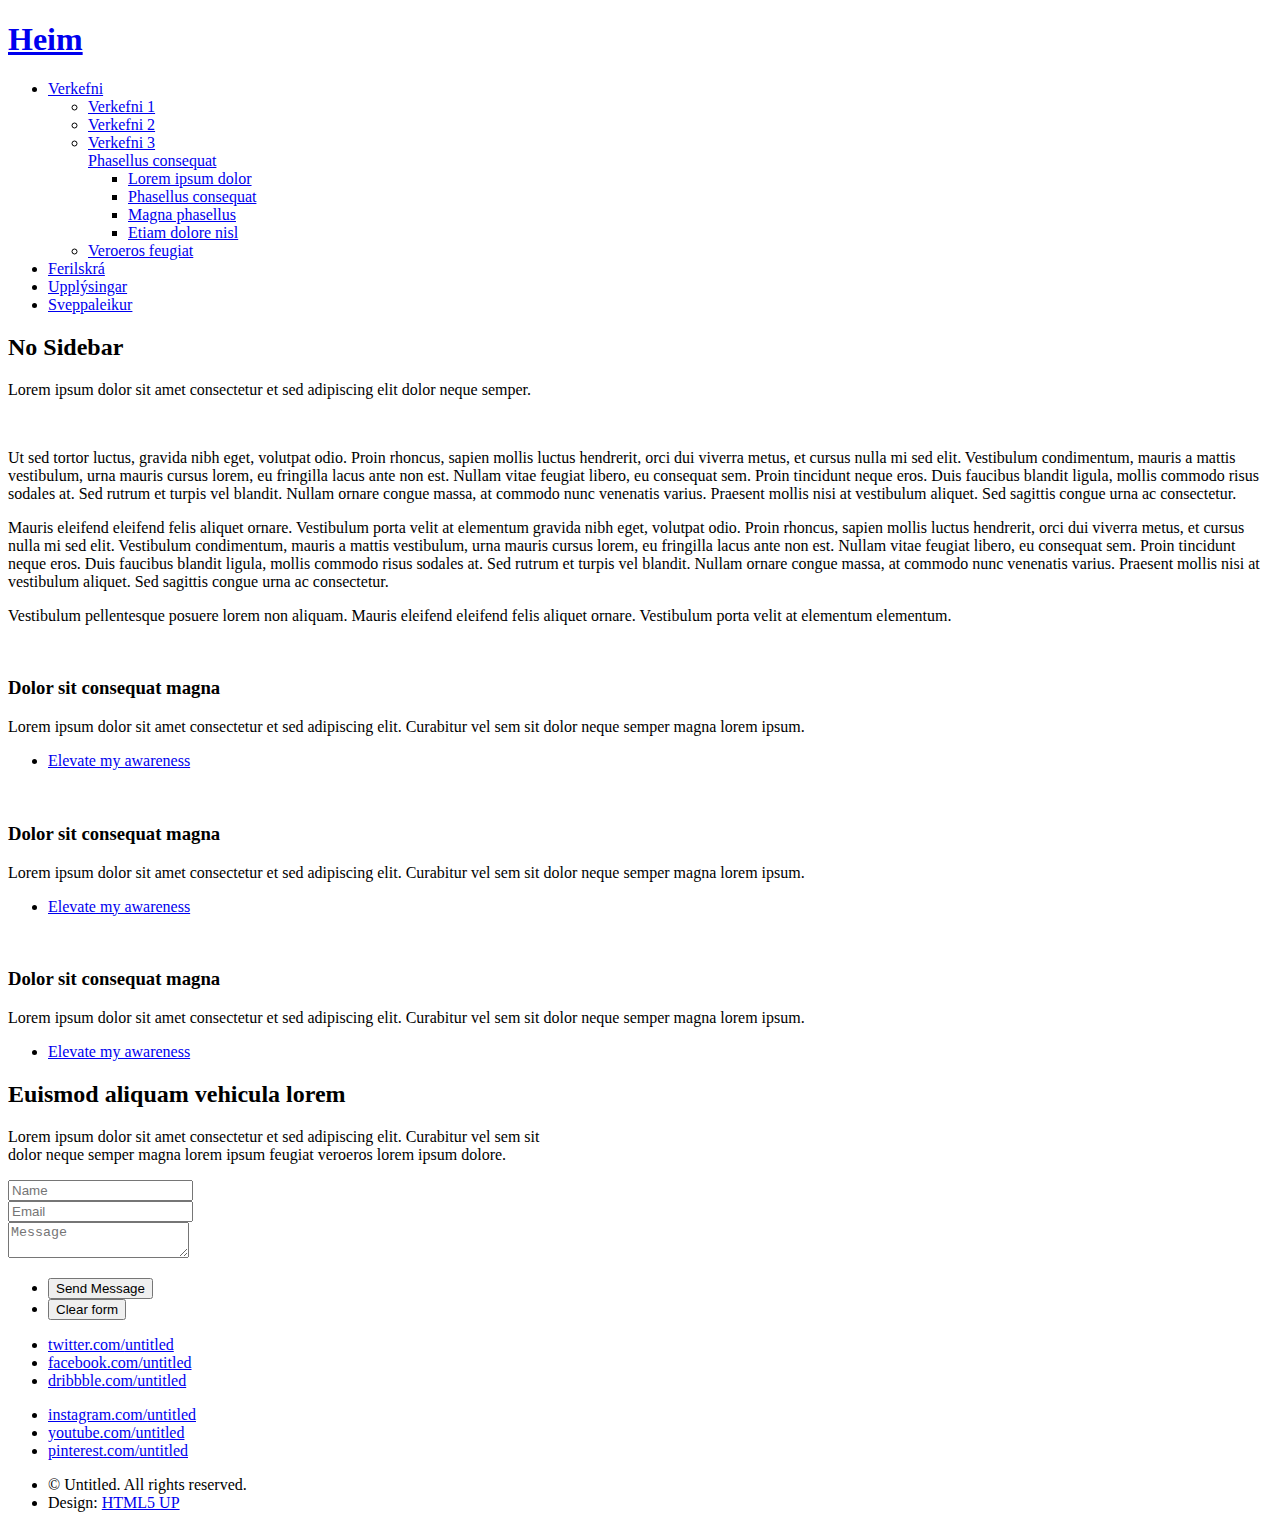
==== Ferilskra.html @ ecc5d3e2 "Add files via upload" ====
<!DOCTYPE HTML>
<!--
	Telephasic by HTML5 UP
	html5up.net | @ajlkn
	Free for personal and commercial use under the CCA 3.0 license (html5up.net/license)
-->
<html>
	<head>
		<title>Telephasic by HTML5 UP</title>
		<meta charset="utf-8" />
		<meta name="viewport" content="width=device-width, initial-scale=1, user-scalable=no" />
		<link rel="stylesheet" href="assets/css/main.css" />
	</head>
	<body class="no-sidebar is-preload">
		<div id="page-wrapper">

			<!-- Header -->
				<div id="header-wrapper">
					<div id="header" class="container">

						<!-- Logo -->
							<h1 id="logo"><a href="index.html">Heim</a></h1>

						<!-- Nav -->
							<nav id="nav">
								<ul>
									<li>
										<a href="#">Verkefni</a>
										<ul>
											<li><a href="Verkefni1.html">Verkefni 1</a></li>
											<li><a href="Verkefni2.html">Verkefni 2</a></li>
											<li><a href="Verkefni3.html">Verkefni 3</a></li>
												<a href="#">Phasellus consequat</a>
												<ul>
													<li><a href="#">Lorem ipsum dolor</a></li>
													<li><a href="#">Phasellus consequat</a></li>
													<li><a href="#">Magna phasellus</a></li>
													<li><a href="#">Etiam dolore nisl</a></li>
												</ul>
											</li>
											<li><a href="#">Veroeros feugiat</a></li>
										</ul>
									</li>
									<li><a href="Ferilskra.html">Ferilskrá</a></li>
									<li class="break"><a href="Upplysingar.html">Upplýsingar</a></li>
									<li><a href="Kukur.html">Sveppaleikur</a></li>
								</ul>
							</nav>

					</div>
				</div>

			<!-- Main -->
				<div class="wrapper">
					<div class="container" id="main">

						<!-- Content -->
							<article id="content">
								<header>
									<h2>No Sidebar</h2>
									<p>Lorem ipsum dolor sit amet consectetur et sed adipiscing elit
									dolor neque semper.</p>
								</header>
								<a href="#" class="image featured"><img src="images/CV.jpg" alt="" /></a>
								<p>Ut sed tortor luctus, gravida nibh eget, volutpat odio. Proin rhoncus, sapien
								mollis luctus hendrerit, orci dui viverra metus, et cursus nulla mi sed elit. Vestibulum
								condimentum, mauris a mattis vestibulum, urna mauris cursus lorem, eu fringilla lacus
								ante non est. Nullam vitae feugiat libero, eu consequat sem. Proin tincidunt neque
								eros. Duis faucibus blandit ligula, mollis commodo risus sodales at. Sed rutrum et
								turpis vel blandit. Nullam ornare congue massa, at commodo nunc venenatis varius.
								Praesent mollis nisi at vestibulum aliquet. Sed sagittis congue urna ac consectetur.</p>
								<p>Mauris eleifend eleifend felis aliquet ornare. Vestibulum porta velit at elementum
								gravida nibh eget, volutpat odio. Proin rhoncus, sapien
								mollis luctus hendrerit, orci dui viverra metus, et cursus nulla mi sed elit. Vestibulum
								condimentum, mauris a mattis vestibulum, urna mauris cursus lorem, eu fringilla lacus
								ante non est. Nullam vitae feugiat libero, eu consequat sem. Proin tincidunt neque
								eros. Duis faucibus blandit ligula, mollis commodo risus sodales at. Sed rutrum et
								turpis vel blandit. Nullam ornare congue massa, at commodo nunc venenatis varius.
								Praesent mollis nisi at vestibulum aliquet. Sed sagittis congue urna ac consectetur.</p>
								<p>Vestibulum pellentesque posuere lorem non aliquam. Mauris eleifend eleifend
								felis aliquet ornare. Vestibulum porta velit at elementum elementum.</p>
							</article>

						<div class="row features">
							<section class="col-4 col-12-narrower feature">
								<div class="image-wrapper first">
									<a href="#" class="image featured"><img src="images/pic03.jpg" alt="" /></a>
								</div>
								<header>
									<h3>Dolor sit consequat magna</h3>
								</header>
								<p>Lorem ipsum dolor sit amet consectetur et sed adipiscing elit. Curabitur
								vel sem sit dolor neque semper magna lorem ipsum.</p>
								<ul class="actions">
									<li><a href="#" class="button">Elevate my awareness</a></li>
								</ul>
							</section>
							<section class="col-4 col-12-narrower feature">
								<div class="image-wrapper">
									<a href="#" class="image featured"><img src="images/pic04.jpg" alt="" /></a>
								</div>
								<header>
									<h3>Dolor sit consequat magna</h3>
								</header>
								<p>Lorem ipsum dolor sit amet consectetur et sed adipiscing elit. Curabitur
								vel sem sit dolor neque semper magna lorem ipsum.</p>
								<ul class="actions">
									<li><a href="#" class="button">Elevate my awareness</a></li>
								</ul>
							</section>
							<section class="col-4 col-12-narrower feature">
								<div class="image-wrapper">
									<a href="#" class="image featured"><img src="images/pic05.jpg" alt="" /></a>
								</div>
								<header>
									<h3>Dolor sit consequat magna</h3>
								</header>
								<p>Lorem ipsum dolor sit amet consectetur et sed adipiscing elit. Curabitur
								vel sem sit dolor neque semper magna lorem ipsum.</p>
								<ul class="actions">
									<li><a href="#" class="button">Elevate my awareness</a></li>
								</ul>
							</section>
						</div>
					</div>
				</div>

			<!-- Footer -->
				<div id="footer-wrapper">
					<div id="footer" class="container">
						<header class="major">
							<h2>Euismod aliquam vehicula lorem</h2>
							<p>Lorem ipsum dolor sit amet consectetur et sed adipiscing elit. Curabitur vel sem sit<br />
							dolor neque semper magna lorem ipsum feugiat veroeros lorem ipsum dolore.</p>
						</header>
						<div class="row">
							<section class="col-6 col-12-narrower">
								<form method="post" action="#">
									<div class="row gtr-50">
										<div class="col-6 col-12-mobile">
											<input name="name" placeholder="Name" type="text" />
										</div>
										<div class="col-6 col-12-mobile">
											<input name="email" placeholder="Email" type="text" />
										</div>
										<div class="col-12">
											<textarea name="message" placeholder="Message"></textarea>
										</div>
										<div class="col-12">
											<ul class="actions">
												<li><input type="submit" value="Send Message" /></li>
												<li><input type="reset" value="Clear form" /></li>
											</ul>
										</div>
									</div>
								</form>
							</section>
							<section class="col-6 col-12-narrower">
								<div class="row gtr-0">
									<ul class="divided icons col-6 col-12-mobile">
										<li class="icon brands fa-twitter"><a href="#"><span class="extra">twitter.com/</span>untitled</a></li>
										<li class="icon brands fa-facebook-f"><a href="#"><span class="extra">facebook.com/</span>untitled</a></li>
										<li class="icon brands fa-dribbble"><a href="#"><span class="extra">dribbble.com/</span>untitled</a></li>
									</ul>
									<ul class="divided icons col-6 col-12-mobile">
										<li class="icon brands fa-instagram"><a href="#"><span class="extra">instagram.com/</span>untitled</a></li>
										<li class="icon brands fa-youtube"><a href="#"><span class="extra">youtube.com/</span>untitled</a></li>
										<li class="icon brands fa-pinterest"><a href="#"><span class="extra">pinterest.com/</span>untitled</a></li>
									</ul>
								</div>
							</section>
						</div>
					</div>
					<div id="copyright" class="container">
						<ul class="menu">
							<li>&copy; Untitled. All rights reserved.</li><li>Design: <a href="http://html5up.net">HTML5 UP</a></li>
						</ul>
					</div>
				</div>

		</div>

		<!-- Scripts -->
			<script src="assets/js/jquery.min.js"></script>
			<script src="assets/js/jquery.dropotron.min.js"></script>
			<script src="assets/js/browser.min.js"></script>
			<script src="assets/js/breakpoints.min.js"></script>
			<script src="assets/js/util.js"></script>
			<script src="assets/js/main.js"></script>

	</body>
</html>
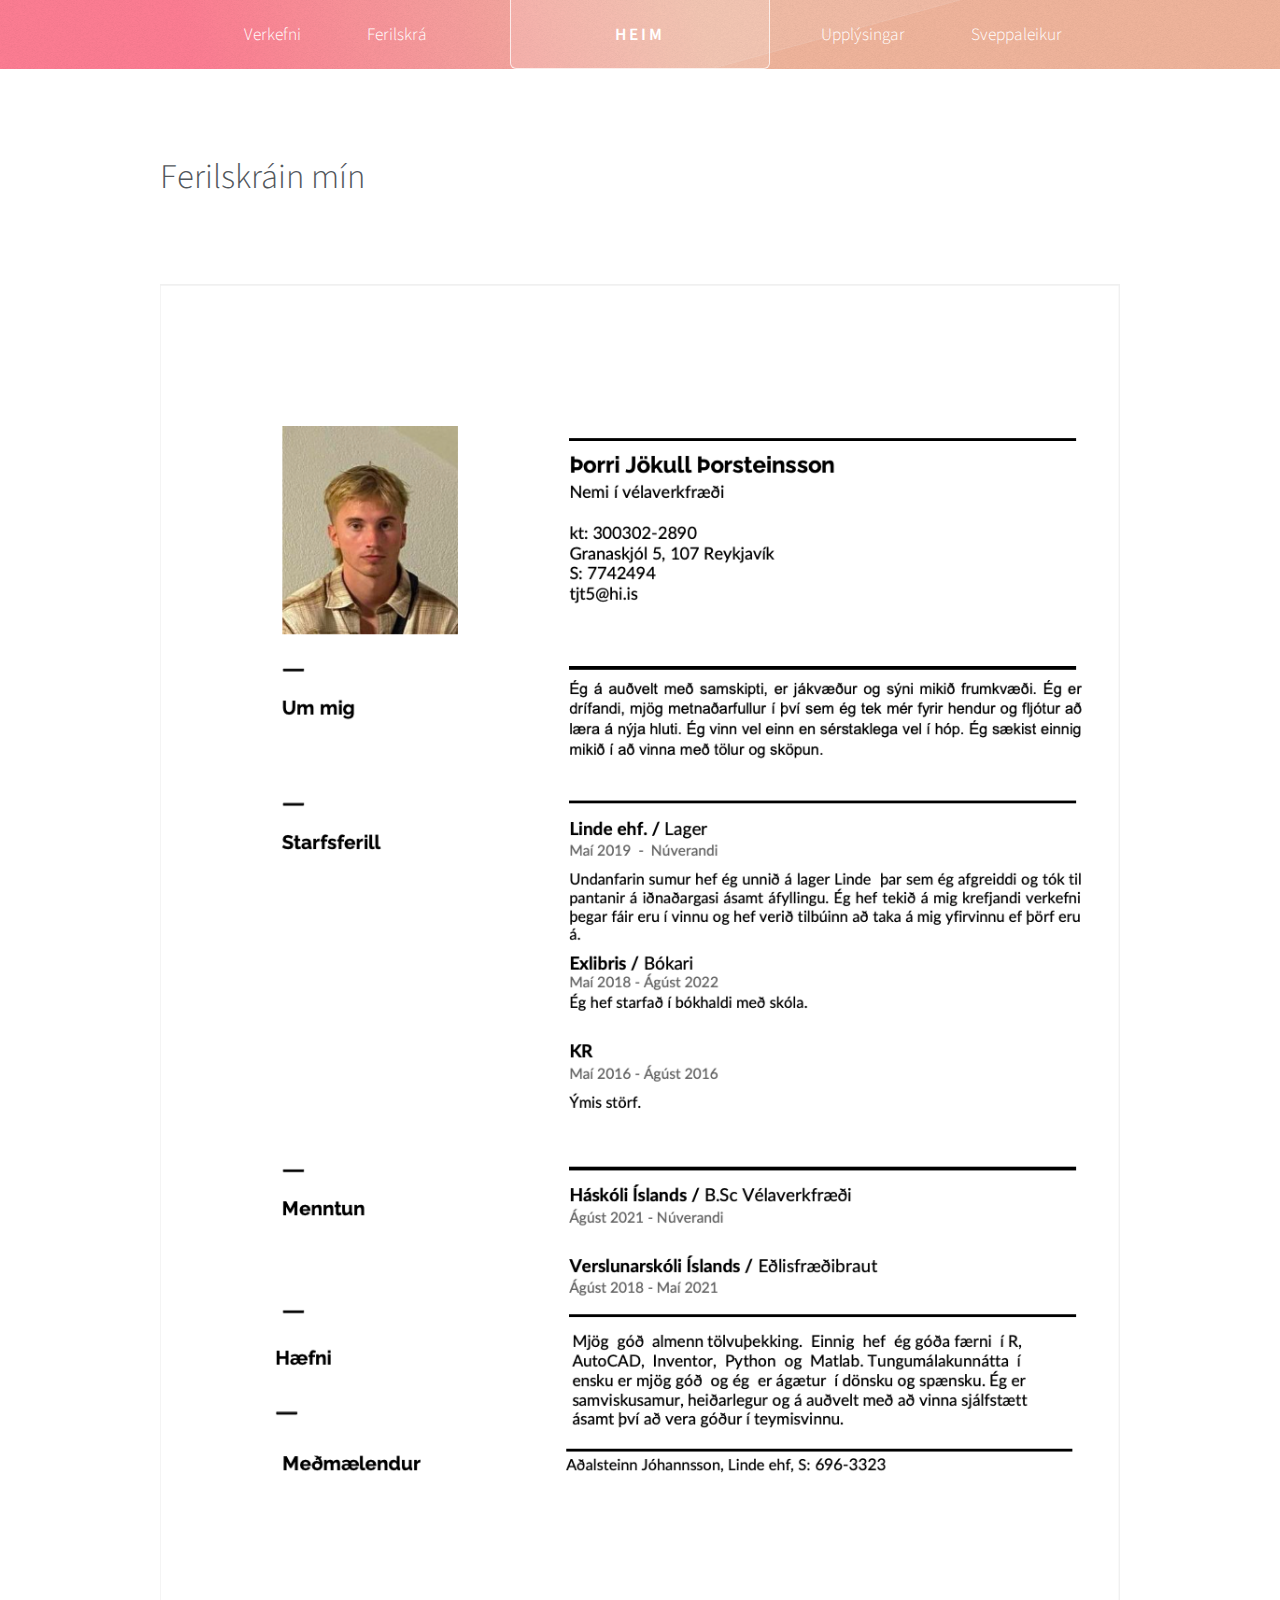
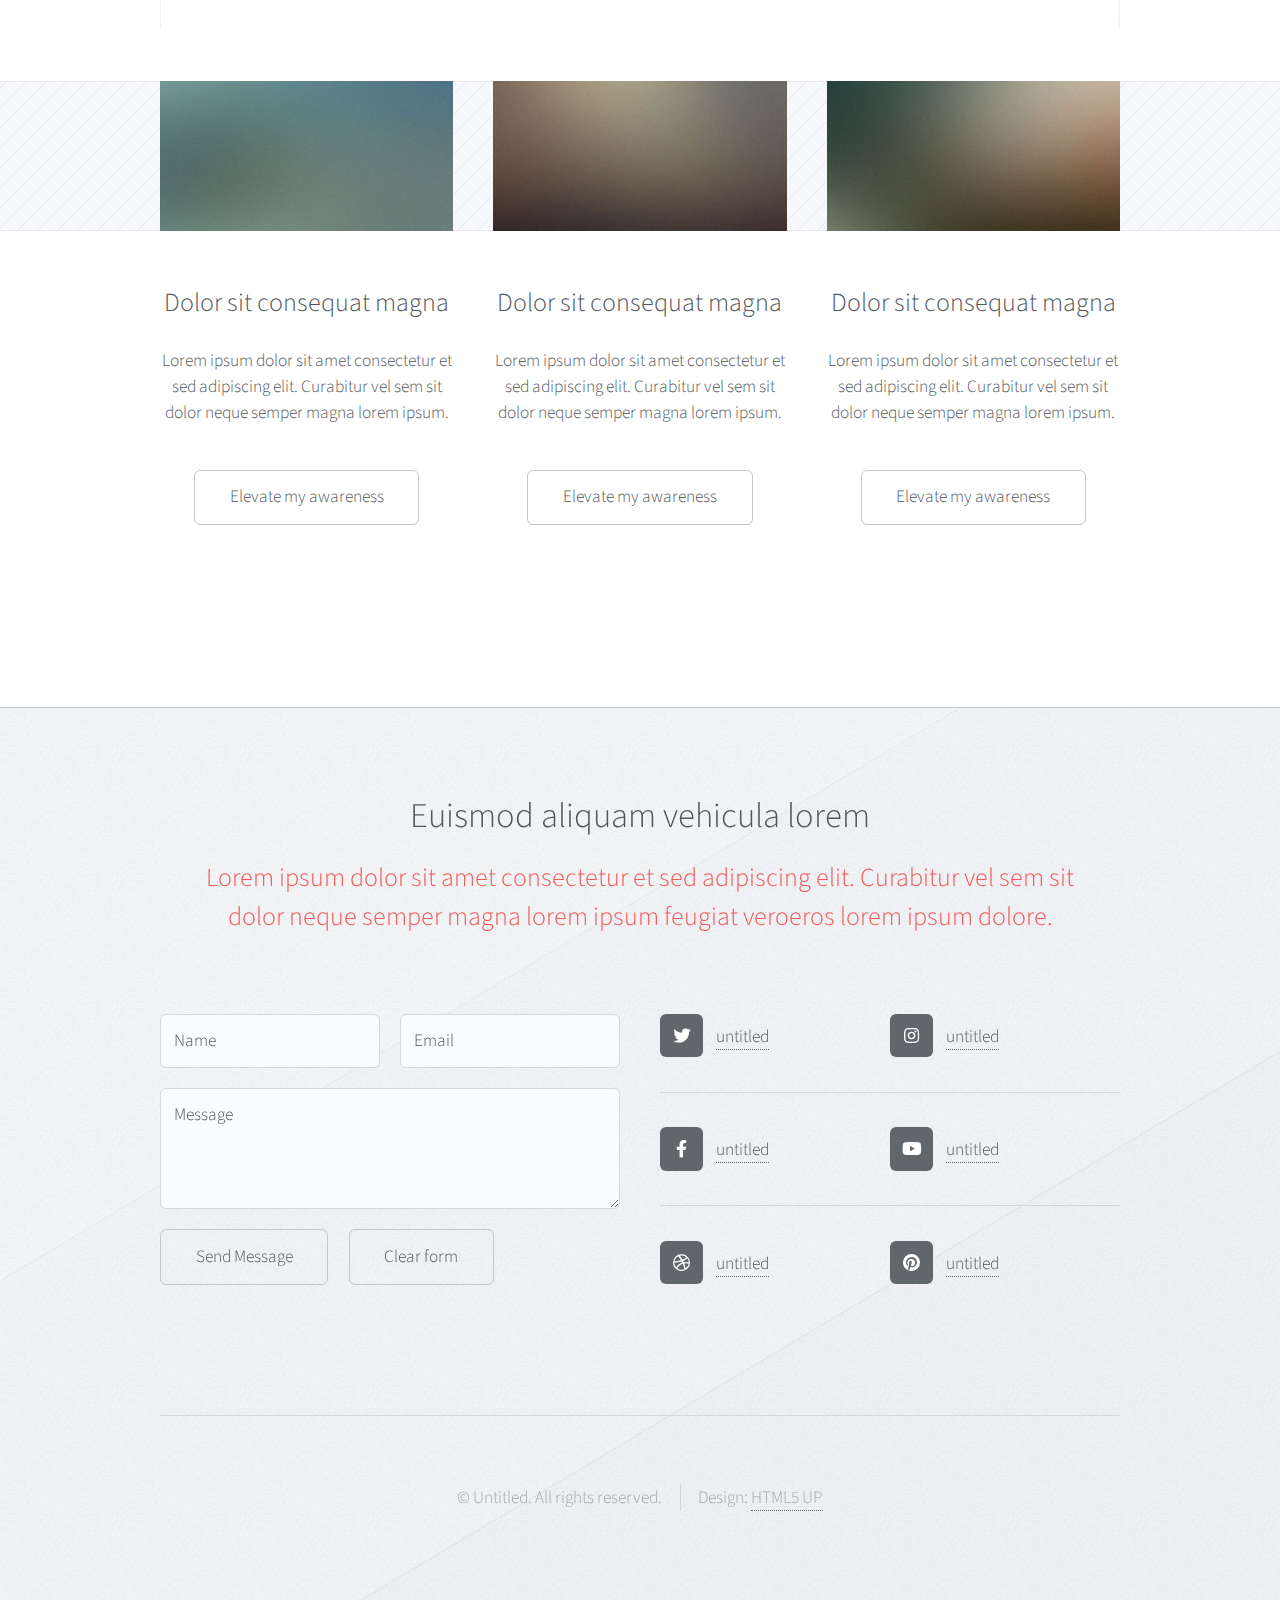
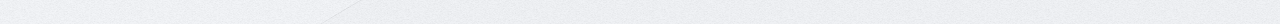
==== commit 366748cc: "blee" ====
--- a/Ferilskra.html
+++ b/Ferilskra.html
@@ -57,28 +57,12 @@
 						<!-- Content -->
 							<article id="content">
 								<header>
-									<h2>No Sidebar</h2>
-									<p>Lorem ipsum dolor sit amet consectetur et sed adipiscing elit
-									dolor neque semper.</p>
+									<h2>Ferilskráin mín</h2>
+									<p></p>
 								</header>
-								<a href="#" class="image featured"><img src="images/CV.jpg" alt="" /></a>
-								<p>Ut sed tortor luctus, gravida nibh eget, volutpat odio. Proin rhoncus, sapien
-								mollis luctus hendrerit, orci dui viverra metus, et cursus nulla mi sed elit. Vestibulum
-								condimentum, mauris a mattis vestibulum, urna mauris cursus lorem, eu fringilla lacus
-								ante non est. Nullam vitae feugiat libero, eu consequat sem. Proin tincidunt neque
-								eros. Duis faucibus blandit ligula, mollis commodo risus sodales at. Sed rutrum et
-								turpis vel blandit. Nullam ornare congue massa, at commodo nunc venenatis varius.
-								Praesent mollis nisi at vestibulum aliquet. Sed sagittis congue urna ac consectetur.</p>
-								<p>Mauris eleifend eleifend felis aliquet ornare. Vestibulum porta velit at elementum
-								gravida nibh eget, volutpat odio. Proin rhoncus, sapien
-								mollis luctus hendrerit, orci dui viverra metus, et cursus nulla mi sed elit. Vestibulum
-								condimentum, mauris a mattis vestibulum, urna mauris cursus lorem, eu fringilla lacus
-								ante non est. Nullam vitae feugiat libero, eu consequat sem. Proin tincidunt neque
-								eros. Duis faucibus blandit ligula, mollis commodo risus sodales at. Sed rutrum et
-								turpis vel blandit. Nullam ornare congue massa, at commodo nunc venenatis varius.
-								Praesent mollis nisi at vestibulum aliquet. Sed sagittis congue urna ac consectetur.</p>
-								<p>Vestibulum pellentesque posuere lorem non aliquam. Mauris eleifend eleifend
-								felis aliquet ornare. Vestibulum porta velit at elementum elementum.</p>
+								
+								<a href="#" class="image featured"><img src="images/cvþorri.jpg" alt="" /></a>
+								<p></p>
 							</article>
 
 						<div class="row features">
--- a/assets/css/main.css
+++ b/assets/css/main.css
@@ -0,0 +1,3070 @@
+@import url("fontawesome-all.min.css");
+@import url("https://fonts.googleapis.com/css?family=Source+Sans+Pro:300,300italic,400,400italic,600");
+
+/*
+	Telephasic by HTML5 UP
+	html5up.net | @ajlkn
+	Free for personal and commercial use under the CCA 3.0 license (html5up.net/license)
+*/
+
+html, body, div, span, applet, object,
+iframe, h1, h2, h3, h4, h5, h6, p, blockquote,
+pre, a, abbr, acronym, address, big, cite,
+code, del, dfn, em, img, ins, kbd, q, s, samp,
+small, strike, strong, sub, sup, tt, var, b,
+u, i, center, dl, dt, dd, ol, ul, li, fieldset,
+form, label, legend, table, caption, tbody,
+tfoot, thead, tr, th, td, article, aside,
+canvas, details, embed, figure, figcaption,
+footer, header, hgroup, menu, nav, output, ruby,
+section, summary, time, mark, audio, video {
+	margin: 0;
+	padding: 0;
+	border: 0;
+	font-size: 100%;
+	font: inherit;
+	vertical-align: baseline;}
+
+article, aside, details, figcaption, figure,
+footer, header, hgroup, menu, nav, section {
+	display: block;}
+
+body {
+	line-height: 1;
+}
+
+ol, ul {
+	list-style: none;
+}
+
+blockquote, q {
+	quotes: none;
+}
+
+	blockquote:before, blockquote:after, q:before, q:after {
+		content: '';
+		content: none;
+	}
+
+table {
+	border-collapse: collapse;
+	border-spacing: 0;
+}
+
+body {
+	-webkit-text-size-adjust: none;
+}
+
+mark {
+	background-color: transparent;
+	color: inherit;
+}
+
+input::-moz-focus-inner {
+	border: 0;
+	padding: 0;
+}
+
+input, select, textarea {
+	-moz-appearance: none;
+	-webkit-appearance: none;
+	-ms-appearance: none;
+	appearance: none;
+}
+
+/* Basic */
+
+	@-ms-viewport {
+		width: device-width;
+	}
+
+	html {
+		box-sizing: border-box;
+	}
+
+	*, *:before, *:after {
+		box-sizing: inherit;
+	}
+
+	body {
+		background: #f5f7fa;
+		font-family: 'Source Sans Pro', sans-serif;
+		font-weight: 300;
+		color: #52575c;
+		line-height: 1.75em;
+		font-size: 14pt;
+	}
+
+		body.is-preload *, body.is-preload *:before, body.is-preload *:after {
+			-moz-animation: none !important;
+			-webkit-animation: none !important;
+			-ms-animation: none !important;
+			animation: none !important;
+			-moz-transition: none !important;
+			-webkit-transition: none !important;
+			-ms-transition: none !important;
+			transition: none !important;
+		}
+
+	input, textarea, select {
+		font-family: 'Source Sans Pro', sans-serif;
+		font-weight: 300;
+		color: #52575c;
+		line-height: 1.75em;
+		font-size: 15pt;
+	}
+
+	h1, h2, h3, h4, h5, h6 {
+		font-weight: 300;
+		color: #52575c;
+	}
+
+	h1 a, h2 a, h3 a, h4 a, h5 a, h6 a {
+		color: inherit;
+		text-decoration: none;
+	}
+
+	h2 {
+		font-size: 2em;
+		line-height: 1.25em;
+	}
+
+	h3 {
+		font-size: 1.5em;
+		line-height: 1.5em;
+	}
+
+	a {
+		-moz-transition: color 0.25s ease-in-out, border-color 0.25s ease-in-out, background-color 0.25s ease-in-out;
+		-webkit-transition: color 0.25s ease-in-out, border-color 0.25s ease-in-out, background-color 0.25s ease-in-out;
+		-ms-transition: color 0.25s ease-in-out, border-color 0.25s ease-in-out, background-color 0.25s ease-in-out;
+		transition: color 0.25s ease-in-out, border-color 0.25s ease-in-out, background-color 0.25s ease-in-out;
+		color: inherit;
+		text-decoration: none;
+		border-bottom: dotted 1px #62676c;
+	}
+
+		a:hover {
+			color: #f35858;
+			border-bottom-color: rgba(255, 255, 255, 0);
+		}
+
+	strong, b {
+		font-weight: 400;
+		color: #42474c;
+	}
+
+	em, i {
+		font-style: italic;
+	}
+
+	sub {
+		position: relative;
+		top: 0.5em;
+		font-size: 0.8em;
+	}
+
+	sup {
+		position: relative;
+		top: -0.5em;
+		font-size: 0.8em;
+	}
+
+	hr {
+		border: 0;
+		border-top: solid 1px #c2c7cc;
+	}
+
+	blockquote {
+		border-left: solid 0.5em #c2c7cc;
+		padding: 1em 0 1em 2em;
+		font-style: italic;
+	}
+
+	p, ul, ol, dl, table {
+		margin-bottom: 1.5em;
+	}
+
+	br.clear {
+		clear: both;
+	}
+
+	.features {
+		margin-bottom: 1.5em;
+	}
+
+	.feature {
+		text-align: center;
+	}
+
+/* Sections/Article */
+
+	section, article {
+		margin-bottom: 3em;
+	}
+
+	section > :last-child,
+	article > :last-child,
+	section:last-child,
+	article:last-child {
+		margin-bottom: 0;
+	}
+
+	.row > section, .row > article {
+		margin-bottom: 0;
+	}
+
+	header {
+		margin-bottom: 1.5em;
+	}
+
+		header > p {
+			display: block;
+			color: #f35858;
+			padding: 0.75em 0 1em 0;
+			font-size: 1.5em;
+			line-height: 1.5em;
+		}
+
+		header.major {
+			text-align: center;
+		}
+
+/* Container */
+
+	.container {
+		margin: 0 auto;
+		max-width: 100%;
+		width: 1200px;
+	}
+
+		@media screen and (max-width: 1280px) {
+
+			.container {
+				width: 960px;
+			}
+
+		}
+
+		@media screen and (max-width: 1080px) {
+
+			.container {
+				width: 100%;
+			}
+
+		}
+
+		@media screen and (max-width: 820px) {
+
+			.container {
+				width: 100%;
+			}
+
+		}
+
+		@media screen and (max-width: 736px) {
+
+			.container {
+				width: 100%;
+			}
+
+		}
+
+		@media screen and (max-width: 480px) {
+
+			.container {
+				width: 100%;
+			}
+
+		}
+
+/* Row */
+
+	.row {
+		display: flex;
+		flex-wrap: wrap;
+		box-sizing: border-box;
+		align-items: stretch;
+	}
+
+		.row > * {
+			box-sizing: border-box;
+		}
+
+		.row.gtr-uniform > * > :last-child {
+			margin-bottom: 0;
+		}
+
+		.row.aln-left {
+			justify-content: flex-start;
+		}
+
+		.row.aln-center {
+			justify-content: center;
+		}
+
+		.row.aln-right {
+			justify-content: flex-end;
+		}
+
+		.row.aln-top {
+			align-items: flex-start;
+		}
+
+		.row.aln-middle {
+			align-items: center;
+		}
+
+		.row.aln-bottom {
+			align-items: flex-end;
+		}
+
+		.row > .imp {
+			order: -1;
+		}
+
+		.row > .col-1 {
+			width: 8.33333%;
+		}
+
+		.row > .off-1 {
+			margin-left: 8.33333%;
+		}
+
+		.row > .col-2 {
+			width: 16.66667%;
+		}
+
+		.row > .off-2 {
+			margin-left: 16.66667%;
+		}
+
+		.row > .col-3 {
+			width: 25%;
+		}
+
+		.row > .off-3 {
+			margin-left: 25%;
+		}
+
+		.row > .col-4 {
+			width: 33.33333%;
+		}
+
+		.row > .off-4 {
+			margin-left: 33.33333%;
+		}
+
+		.row > .col-5 {
+			width: 41.66667%;
+		}
+
+		.row > .off-5 {
+			margin-left: 41.66667%;
+		}
+
+		.row > .col-6 {
+			width: 50%;
+		}
+
+		.row > .off-6 {
+			margin-left: 50%;
+		}
+
+		.row > .col-7 {
+			width: 58.33333%;
+		}
+
+		.row > .off-7 {
+			margin-left: 58.33333%;
+		}
+
+		.row > .col-8 {
+			width: 66.66667%;
+		}
+
+		.row > .off-8 {
+			margin-left: 66.66667%;
+		}
+
+		.row > .col-9 {
+			width: 75%;
+		}
+
+		.row > .off-9 {
+			margin-left: 75%;
+		}
+
+		.row > .col-10 {
+			width: 83.33333%;
+		}
+
+		.row > .off-10 {
+			margin-left: 83.33333%;
+		}
+
+		.row > .col-11 {
+			width: 91.66667%;
+		}
+
+		.row > .off-11 {
+			margin-left: 91.66667%;
+		}
+
+		.row > .col-12 {
+			width: 100%;
+		}
+
+		.row > .off-12 {
+			margin-left: 100%;
+		}
+
+		.row.gtr-0 {
+			margin-top: 0px;
+			margin-left: 0px;
+		}
+
+			.row.gtr-0 > * {
+				padding: 0px 0 0 0px;
+			}
+
+			.row.gtr-0.gtr-uniform {
+				margin-top: 0px;
+			}
+
+				.row.gtr-0.gtr-uniform > * {
+					padding-top: 0px;
+				}
+
+		.row.gtr-25 {
+			margin-top: -12.5px;
+			margin-left: -12.5px;
+		}
+
+			.row.gtr-25 > * {
+				padding: 12.5px 0 0 12.5px;
+			}
+
+			.row.gtr-25.gtr-uniform {
+				margin-top: -12.5px;
+			}
+
+				.row.gtr-25.gtr-uniform > * {
+					padding-top: 12.5px;
+				}
+
+		.row.gtr-50 {
+			margin-top: -25px;
+			margin-left: -25px;
+		}
+
+			.row.gtr-50 > * {
+				padding: 25px 0 0 25px;
+			}
+
+			.row.gtr-50.gtr-uniform {
+				margin-top: -25px;
+			}
+
+				.row.gtr-50.gtr-uniform > * {
+					padding-top: 25px;
+				}
+
+		.row {
+			margin-top: -50px;
+			margin-left: -50px;
+		}
+
+			.row > * {
+				padding: 50px 0 0 50px;
+			}
+
+			.row.gtr-uniform {
+				margin-top: -50px;
+			}
+
+				.row.gtr-uniform > * {
+					padding-top: 50px;
+				}
+
+		.row.gtr-150 {
+			margin-top: -75px;
+			margin-left: -75px;
+		}
+
+			.row.gtr-150 > * {
+				padding: 75px 0 0 75px;
+			}
+
+			.row.gtr-150.gtr-uniform {
+				margin-top: -75px;
+			}
+
+				.row.gtr-150.gtr-uniform > * {
+					padding-top: 75px;
+				}
+
+		.row.gtr-200 {
+			margin-top: -100px;
+			margin-left: -100px;
+		}
+
+			.row.gtr-200 > * {
+				padding: 100px 0 0 100px;
+			}
+
+			.row.gtr-200.gtr-uniform {
+				margin-top: -100px;
+			}
+
+				.row.gtr-200.gtr-uniform > * {
+					padding-top: 100px;
+				}
+
+		@media screen and (max-width: 1280px) {
+
+			.row {
+				display: flex;
+				flex-wrap: wrap;
+				box-sizing: border-box;
+				align-items: stretch;
+			}
+
+				.row > * {
+					box-sizing: border-box;
+				}
+
+				.row.gtr-uniform > * > :last-child {
+					margin-bottom: 0;
+				}
+
+				.row.aln-left {
+					justify-content: flex-start;
+				}
+
+				.row.aln-center {
+					justify-content: center;
+				}
+
+				.row.aln-right {
+					justify-content: flex-end;
+				}
+
+				.row.aln-top {
+					align-items: flex-start;
+				}
+
+				.row.aln-middle {
+					align-items: center;
+				}
+
+				.row.aln-bottom {
+					align-items: flex-end;
+				}
+
+				.row > .imp-normal {
+					order: -1;
+				}
+
+				.row > .col-1-normal {
+					width: 8.33333%;
+				}
+
+				.row > .off-1-normal {
+					margin-left: 8.33333%;
+				}
+
+				.row > .col-2-normal {
+					width: 16.66667%;
+				}
+
+				.row > .off-2-normal {
+					margin-left: 16.66667%;
+				}
+
+				.row > .col-3-normal {
+					width: 25%;
+				}
+
+				.row > .off-3-normal {
+					margin-left: 25%;
+				}
+
+				.row > .col-4-normal {
+					width: 33.33333%;
+				}
+
+				.row > .off-4-normal {
+					margin-left: 33.33333%;
+				}
+
+				.row > .col-5-normal {
+					width: 41.66667%;
+				}
+
+				.row > .off-5-normal {
+					margin-left: 41.66667%;
+				}
+
+				.row > .col-6-normal {
+					width: 50%;
+				}
+
+				.row > .off-6-normal {
+					margin-left: 50%;
+				}
+
+				.row > .col-7-normal {
+					width: 58.33333%;
+				}
+
+				.row > .off-7-normal {
+					margin-left: 58.33333%;
+				}
+
+				.row > .col-8-normal {
+					width: 66.66667%;
+				}
+
+				.row > .off-8-normal {
+					margin-left: 66.66667%;
+				}
+
+				.row > .col-9-normal {
+					width: 75%;
+				}
+
+				.row > .off-9-normal {
+					margin-left: 75%;
+				}
+
+				.row > .col-10-normal {
+					width: 83.33333%;
+				}
+
+				.row > .off-10-normal {
+					margin-left: 83.33333%;
+				}
+
+				.row > .col-11-normal {
+					width: 91.66667%;
+				}
+
+				.row > .off-11-normal {
+					margin-left: 91.66667%;
+				}
+
+				.row > .col-12-normal {
+					width: 100%;
+				}
+
+				.row > .off-12-normal {
+					margin-left: 100%;
+				}
+
+				.row.gtr-0 {
+					margin-top: 0px;
+					margin-left: 0px;
+				}
+
+					.row.gtr-0 > * {
+						padding: 0px 0 0 0px;
+					}
+
+					.row.gtr-0.gtr-uniform {
+						margin-top: 0px;
+					}
+
+						.row.gtr-0.gtr-uniform > * {
+							padding-top: 0px;
+						}
+
+				.row.gtr-25 {
+					margin-top: -10px;
+					margin-left: -10px;
+				}
+
+					.row.gtr-25 > * {
+						padding: 10px 0 0 10px;
+					}
+
+					.row.gtr-25.gtr-uniform {
+						margin-top: -10px;
+					}
+
+						.row.gtr-25.gtr-uniform > * {
+							padding-top: 10px;
+						}
+
+				.row.gtr-50 {
+					margin-top: -20px;
+					margin-left: -20px;
+				}
+
+					.row.gtr-50 > * {
+						padding: 20px 0 0 20px;
+					}
+
+					.row.gtr-50.gtr-uniform {
+						margin-top: -20px;
+					}
+
+						.row.gtr-50.gtr-uniform > * {
+							padding-top: 20px;
+						}
+
+				.row {
+					margin-top: -40px;
+					margin-left: -40px;
+				}
+
+					.row > * {
+						padding: 40px 0 0 40px;
+					}
+
+					.row.gtr-uniform {
+						margin-top: -40px;
+					}
+
+						.row.gtr-uniform > * {
+							padding-top: 40px;
+						}
+
+				.row.gtr-150 {
+					margin-top: -60px;
+					margin-left: -60px;
+				}
+
+					.row.gtr-150 > * {
+						padding: 60px 0 0 60px;
+					}
+
+					.row.gtr-150.gtr-uniform {
+						margin-top: -60px;
+					}
+
+						.row.gtr-150.gtr-uniform > * {
+							padding-top: 60px;
+						}
+
+				.row.gtr-200 {
+					margin-top: -80px;
+					margin-left: -80px;
+				}
+
+					.row.gtr-200 > * {
+						padding: 80px 0 0 80px;
+					}
+
+					.row.gtr-200.gtr-uniform {
+						margin-top: -80px;
+					}
+
+						.row.gtr-200.gtr-uniform > * {
+							padding-top: 80px;
+						}
+
+		}
+
+		@media screen and (max-width: 1080px) {
+
+			.row {
+				display: flex;
+				flex-wrap: wrap;
+				box-sizing: border-box;
+				align-items: stretch;
+			}
+
+				.row > * {
+					box-sizing: border-box;
+				}
+
+				.row.gtr-uniform > * > :last-child {
+					margin-bottom: 0;
+				}
+
+				.row.aln-left {
+					justify-content: flex-start;
+				}
+
+				.row.aln-center {
+					justify-content: center;
+				}
+
+				.row.aln-right {
+					justify-content: flex-end;
+				}
+
+				.row.aln-top {
+					align-items: flex-start;
+				}
+
+				.row.aln-middle {
+					align-items: center;
+				}
+
+				.row.aln-bottom {
+					align-items: flex-end;
+				}
+
+				.row > .imp-narrow {
+					order: -1;
+				}
+
+				.row > .col-1-narrow {
+					width: 8.33333%;
+				}
+
+				.row > .off-1-narrow {
+					margin-left: 8.33333%;
+				}
+
+				.row > .col-2-narrow {
+					width: 16.66667%;
+				}
+
+				.row > .off-2-narrow {
+					margin-left: 16.66667%;
+				}
+
+				.row > .col-3-narrow {
+					width: 25%;
+				}
+
+				.row > .off-3-narrow {
+					margin-left: 25%;
+				}
+
+				.row > .col-4-narrow {
+					width: 33.33333%;
+				}
+
+				.row > .off-4-narrow {
+					margin-left: 33.33333%;
+				}
+
+				.row > .col-5-narrow {
+					width: 41.66667%;
+				}
+
+				.row > .off-5-narrow {
+					margin-left: 41.66667%;
+				}
+
+				.row > .col-6-narrow {
+					width: 50%;
+				}
+
+				.row > .off-6-narrow {
+					margin-left: 50%;
+				}
+
+				.row > .col-7-narrow {
+					width: 58.33333%;
+				}
+
+				.row > .off-7-narrow {
+					margin-left: 58.33333%;
+				}
+
+				.row > .col-8-narrow {
+					width: 66.66667%;
+				}
+
+				.row > .off-8-narrow {
+					margin-left: 66.66667%;
+				}
+
+				.row > .col-9-narrow {
+					width: 75%;
+				}
+
+				.row > .off-9-narrow {
+					margin-left: 75%;
+				}
+
+				.row > .col-10-narrow {
+					width: 83.33333%;
+				}
+
+				.row > .off-10-narrow {
+					margin-left: 83.33333%;
+				}
+
+				.row > .col-11-narrow {
+					width: 91.66667%;
+				}
+
+				.row > .off-11-narrow {
+					margin-left: 91.66667%;
+				}
+
+				.row > .col-12-narrow {
+					width: 100%;
+				}
+
+				.row > .off-12-narrow {
+					margin-left: 100%;
+				}
+
+				.row.gtr-0 {
+					margin-top: 0px;
+					margin-left: 0px;
+				}
+
+					.row.gtr-0 > * {
+						padding: 0px 0 0 0px;
+					}
+
+					.row.gtr-0.gtr-uniform {
+						margin-top: 0px;
+					}
+
+						.row.gtr-0.gtr-uniform > * {
+							padding-top: 0px;
+						}
+
+				.row.gtr-25 {
+					margin-top: -10px;
+					margin-left: -10px;
+				}
+
+					.row.gtr-25 > * {
+						padding: 10px 0 0 10px;
+					}
+
+					.row.gtr-25.gtr-uniform {
+						margin-top: -10px;
+					}
+
+						.row.gtr-25.gtr-uniform > * {
+							padding-top: 10px;
+						}
+
+				.row.gtr-50 {
+					margin-top: -20px;
+					margin-left: -20px;
+				}
+
+					.row.gtr-50 > * {
+						padding: 20px 0 0 20px;
+					}
+
+					.row.gtr-50.gtr-uniform {
+						margin-top: -20px;
+					}
+
+						.row.gtr-50.gtr-uniform > * {
+							padding-top: 20px;
+						}
+
+				.row {
+					margin-top: -40px;
+					margin-left: -40px;
+				}
+
+					.row > * {
+						padding: 40px 0 0 40px;
+					}
+
+					.row.gtr-uniform {
+						margin-top: -40px;
+					}
+
+						.row.gtr-uniform > * {
+							padding-top: 40px;
+						}
+
+				.row.gtr-150 {
+					margin-top: -60px;
+					margin-left: -60px;
+				}
+
+					.row.gtr-150 > * {
+						padding: 60px 0 0 60px;
+					}
+
+					.row.gtr-150.gtr-uniform {
+						margin-top: -60px;
+					}
+
+						.row.gtr-150.gtr-uniform > * {
+							padding-top: 60px;
+						}
+
+				.row.gtr-200 {
+					margin-top: -80px;
+					margin-left: -80px;
+				}
+
+					.row.gtr-200 > * {
+						padding: 80px 0 0 80px;
+					}
+
+					.row.gtr-200.gtr-uniform {
+						margin-top: -80px;
+					}
+
+						.row.gtr-200.gtr-uniform > * {
+							padding-top: 80px;
+						}
+
+		}
+
+		@media screen and (max-width: 820px) {
+
+			.row {
+				display: flex;
+				flex-wrap: wrap;
+				box-sizing: border-box;
+				align-items: stretch;
+			}
+
+				.row > * {
+					box-sizing: border-box;
+				}
+
+				.row.gtr-uniform > * > :last-child {
+					margin-bottom: 0;
+				}
+
+				.row.aln-left {
+					justify-content: flex-start;
+				}
+
+				.row.aln-center {
+					justify-content: center;
+				}
+
+				.row.aln-right {
+					justify-content: flex-end;
+				}
+
+				.row.aln-top {
+					align-items: flex-start;
+				}
+
+				.row.aln-middle {
+					align-items: center;
+				}
+
+				.row.aln-bottom {
+					align-items: flex-end;
+				}
+
+				.row > .imp-narrower {
+					order: -1;
+				}
+
+				.row > .col-1-narrower {
+					width: 8.33333%;
+				}
+
+				.row > .off-1-narrower {
+					margin-left: 8.33333%;
+				}
+
+				.row > .col-2-narrower {
+					width: 16.66667%;
+				}
+
+				.row > .off-2-narrower {
+					margin-left: 16.66667%;
+				}
+
+				.row > .col-3-narrower {
+					width: 25%;
+				}
+
+				.row > .off-3-narrower {
+					margin-left: 25%;
+				}
+
+				.row > .col-4-narrower {
+					width: 33.33333%;
+				}
+
+				.row > .off-4-narrower {
+					margin-left: 33.33333%;
+				}
+
+				.row > .col-5-narrower {
+					width: 41.66667%;
+				}
+
+				.row > .off-5-narrower {
+					margin-left: 41.66667%;
+				}
+
+				.row > .col-6-narrower {
+					width: 50%;
+				}
+
+				.row > .off-6-narrower {
+					margin-left: 50%;
+				}
+
+				.row > .col-7-narrower {
+					width: 58.33333%;
+				}
+
+				.row > .off-7-narrower {
+					margin-left: 58.33333%;
+				}
+
+				.row > .col-8-narrower {
+					width: 66.66667%;
+				}
+
+				.row > .off-8-narrower {
+					margin-left: 66.66667%;
+				}
+
+				.row > .col-9-narrower {
+					width: 75%;
+				}
+
+				.row > .off-9-narrower {
+					margin-left: 75%;
+				}
+
+				.row > .col-10-narrower {
+					width: 83.33333%;
+				}
+
+				.row > .off-10-narrower {
+					margin-left: 83.33333%;
+				}
+
+				.row > .col-11-narrower {
+					width: 91.66667%;
+				}
+
+				.row > .off-11-narrower {
+					margin-left: 91.66667%;
+				}
+
+				.row > .col-12-narrower {
+					width: 100%;
+				}
+
+				.row > .off-12-narrower {
+					margin-left: 100%;
+				}
+
+				.row.gtr-0 {
+					margin-top: 0px;
+					margin-left: 0px;
+				}
+
+					.row.gtr-0 > * {
+						padding: 0px 0 0 0px;
+					}
+
+					.row.gtr-0.gtr-uniform {
+						margin-top: 0px;
+					}
+
+						.row.gtr-0.gtr-uniform > * {
+							padding-top: 0px;
+						}
+
+				.row.gtr-25 {
+					margin-top: -7.5px;
+					margin-left: -7.5px;
+				}
+
+					.row.gtr-25 > * {
+						padding: 7.5px 0 0 7.5px;
+					}
+
+					.row.gtr-25.gtr-uniform {
+						margin-top: -7.5px;
+					}
+
+						.row.gtr-25.gtr-uniform > * {
+							padding-top: 7.5px;
+						}
+
+				.row.gtr-50 {
+					margin-top: -15px;
+					margin-left: -15px;
+				}
+
+					.row.gtr-50 > * {
+						padding: 15px 0 0 15px;
+					}
+
+					.row.gtr-50.gtr-uniform {
+						margin-top: -15px;
+					}
+
+						.row.gtr-50.gtr-uniform > * {
+							padding-top: 15px;
+						}
+
+				.row {
+					margin-top: -30px;
+					margin-left: -30px;
+				}
+
+					.row > * {
+						padding: 30px 0 0 30px;
+					}
+
+					.row.gtr-uniform {
+						margin-top: -30px;
+					}
+
+						.row.gtr-uniform > * {
+							padding-top: 30px;
+						}
+
+				.row.gtr-150 {
+					margin-top: -45px;
+					margin-left: -45px;
+				}
+
+					.row.gtr-150 > * {
+						padding: 45px 0 0 45px;
+					}
+
+					.row.gtr-150.gtr-uniform {
+						margin-top: -45px;
+					}
+
+						.row.gtr-150.gtr-uniform > * {
+							padding-top: 45px;
+						}
+
+				.row.gtr-200 {
+					margin-top: -60px;
+					margin-left: -60px;
+				}
+
+					.row.gtr-200 > * {
+						padding: 60px 0 0 60px;
+					}
+
+					.row.gtr-200.gtr-uniform {
+						margin-top: -60px;
+					}
+
+						.row.gtr-200.gtr-uniform > * {
+							padding-top: 60px;
+						}
+
+		}
+
+		@media screen and (max-width: 736px) {
+
+			.row {
+				display: flex;
+				flex-wrap: wrap;
+				box-sizing: border-box;
+				align-items: stretch;
+			}
+
+				.row > * {
+					box-sizing: border-box;
+				}
+
+				.row.gtr-uniform > * > :last-child {
+					margin-bottom: 0;
+				}
+
+				.row.aln-left {
+					justify-content: flex-start;
+				}
+
+				.row.aln-center {
+					justify-content: center;
+				}
+
+				.row.aln-right {
+					justify-content: flex-end;
+				}
+
+				.row.aln-top {
+					align-items: flex-start;
+				}
+
+				.row.aln-middle {
+					align-items: center;
+				}
+
+				.row.aln-bottom {
+					align-items: flex-end;
+				}
+
+				.row > .imp-mobile {
+					order: -1;
+				}
+
+				.row > .col-1-mobile {
+					width: 8.33333%;
+				}
+
+				.row > .off-1-mobile {
+					margin-left: 8.33333%;
+				}
+
+				.row > .col-2-mobile {
+					width: 16.66667%;
+				}
+
+				.row > .off-2-mobile {
+					margin-left: 16.66667%;
+				}
+
+				.row > .col-3-mobile {
+					width: 25%;
+				}
+
+				.row > .off-3-mobile {
+					margin-left: 25%;
+				}
+
+				.row > .col-4-mobile {
+					width: 33.33333%;
+				}
+
+				.row > .off-4-mobile {
+					margin-left: 33.33333%;
+				}
+
+				.row > .col-5-mobile {
+					width: 41.66667%;
+				}
+
+				.row > .off-5-mobile {
+					margin-left: 41.66667%;
+				}
+
+				.row > .col-6-mobile {
+					width: 50%;
+				}
+
+				.row > .off-6-mobile {
+					margin-left: 50%;
+				}
+
+				.row > .col-7-mobile {
+					width: 58.33333%;
+				}
+
+				.row > .off-7-mobile {
+					margin-left: 58.33333%;
+				}
+
+				.row > .col-8-mobile {
+					width: 66.66667%;
+				}
+
+				.row > .off-8-mobile {
+					margin-left: 66.66667%;
+				}
+
+				.row > .col-9-mobile {
+					width: 75%;
+				}
+
+				.row > .off-9-mobile {
+					margin-left: 75%;
+				}
+
+				.row > .col-10-mobile {
+					width: 83.33333%;
+				}
+
+				.row > .off-10-mobile {
+					margin-left: 83.33333%;
+				}
+
+				.row > .col-11-mobile {
+					width: 91.66667%;
+				}
+
+				.row > .off-11-mobile {
+					margin-left: 91.66667%;
+				}
+
+				.row > .col-12-mobile {
+					width: 100%;
+				}
+
+				.row > .off-12-mobile {
+					margin-left: 100%;
+				}
+
+				.row.gtr-0 {
+					margin-top: 0px;
+					margin-left: 0px;
+				}
+
+					.row.gtr-0 > * {
+						padding: 0px 0 0 0px;
+					}
+
+					.row.gtr-0.gtr-uniform {
+						margin-top: 0px;
+					}
+
+						.row.gtr-0.gtr-uniform > * {
+							padding-top: 0px;
+						}
+
+				.row.gtr-25 {
+					margin-top: -5px;
+					margin-left: -5px;
+				}
+
+					.row.gtr-25 > * {
+						padding: 5px 0 0 5px;
+					}
+
+					.row.gtr-25.gtr-uniform {
+						margin-top: -5px;
+					}
+
+						.row.gtr-25.gtr-uniform > * {
+							padding-top: 5px;
+						}
+
+				.row.gtr-50 {
+					margin-top: -10px;
+					margin-left: -10px;
+				}
+
+					.row.gtr-50 > * {
+						padding: 10px 0 0 10px;
+					}
+
+					.row.gtr-50.gtr-uniform {
+						margin-top: -10px;
+					}
+
+						.row.gtr-50.gtr-uniform > * {
+							padding-top: 10px;
+						}
+
+				.row {
+					margin-top: -20px;
+					margin-left: -20px;
+				}
+
+					.row > * {
+						padding: 20px 0 0 20px;
+					}
+
+					.row.gtr-uniform {
+						margin-top: -20px;
+					}
+
+						.row.gtr-uniform > * {
+							padding-top: 20px;
+						}
+
+				.row.gtr-150 {
+					margin-top: -30px;
+					margin-left: -30px;
+				}
+
+					.row.gtr-150 > * {
+						padding: 30px 0 0 30px;
+					}
+
+					.row.gtr-150.gtr-uniform {
+						margin-top: -30px;
+					}
+
+						.row.gtr-150.gtr-uniform > * {
+							padding-top: 30px;
+						}
+
+				.row.gtr-200 {
+					margin-top: -40px;
+					margin-left: -40px;
+				}
+
+					.row.gtr-200 > * {
+						padding: 40px 0 0 40px;
+					}
+
+					.row.gtr-200.gtr-uniform {
+						margin-top: -40px;
+					}
+
+						.row.gtr-200.gtr-uniform > * {
+							padding-top: 40px;
+						}
+
+		}
+
+		@media screen and (max-width: 480px) {
+
+			.row {
+				display: flex;
+				flex-wrap: wrap;
+				box-sizing: border-box;
+				align-items: stretch;
+			}
+
+				.row > * {
+					box-sizing: border-box;
+				}
+
+				.row.gtr-uniform > * > :last-child {
+					margin-bottom: 0;
+				}
+
+				.row.aln-left {
+					justify-content: flex-start;
+				}
+
+				.row.aln-center {
+					justify-content: center;
+				}
+
+				.row.aln-right {
+					justify-content: flex-end;
+				}
+
+				.row.aln-top {
+					align-items: flex-start;
+				}
+
+				.row.aln-middle {
+					align-items: center;
+				}
+
+				.row.aln-bottom {
+					align-items: flex-end;
+				}
+
+				.row > .imp-mobilep {
+					order: -1;
+				}
+
+				.row > .col-1-mobilep {
+					width: 8.33333%;
+				}
+
+				.row > .off-1-mobilep {
+					margin-left: 8.33333%;
+				}
+
+				.row > .col-2-mobilep {
+					width: 16.66667%;
+				}
+
+				.row > .off-2-mobilep {
+					margin-left: 16.66667%;
+				}
+
+				.row > .col-3-mobilep {
+					width: 25%;
+				}
+
+				.row > .off-3-mobilep {
+					margin-left: 25%;
+				}
+
+				.row > .col-4-mobilep {
+					width: 33.33333%;
+				}
+
+				.row > .off-4-mobilep {
+					margin-left: 33.33333%;
+				}
+
+				.row > .col-5-mobilep {
+					width: 41.66667%;
+				}
+
+				.row > .off-5-mobilep {
+					margin-left: 41.66667%;
+				}
+
+				.row > .col-6-mobilep {
+					width: 50%;
+				}
+
+				.row > .off-6-mobilep {
+					margin-left: 50%;
+				}
+
+				.row > .col-7-mobilep {
+					width: 58.33333%;
+				}
+
+				.row > .off-7-mobilep {
+					margin-left: 58.33333%;
+				}
+
+				.row > .col-8-mobilep {
+					width: 66.66667%;
+				}
+
+				.row > .off-8-mobilep {
+					margin-left: 66.66667%;
+				}
+
+				.row > .col-9-mobilep {
+					width: 75%;
+				}
+
+				.row > .off-9-mobilep {
+					margin-left: 75%;
+				}
+
+				.row > .col-10-mobilep {
+					width: 83.33333%;
+				}
+
+				.row > .off-10-mobilep {
+					margin-left: 83.33333%;
+				}
+
+				.row > .col-11-mobilep {
+					width: 91.66667%;
+				}
+
+				.row > .off-11-mobilep {
+					margin-left: 91.66667%;
+				}
+
+				.row > .col-12-mobilep {
+					width: 100%;
+				}
+
+				.row > .off-12-mobilep {
+					margin-left: 100%;
+				}
+
+				.row.gtr-0 {
+					margin-top: 0px;
+					margin-left: 0px;
+				}
+
+					.row.gtr-0 > * {
+						padding: 0px 0 0 0px;
+					}
+
+					.row.gtr-0.gtr-uniform {
+						margin-top: 0px;
+					}
+
+						.row.gtr-0.gtr-uniform > * {
+							padding-top: 0px;
+						}
+
+				.row.gtr-25 {
+					margin-top: -5px;
+					margin-left: -5px;
+				}
+
+					.row.gtr-25 > * {
+						padding: 5px 0 0 5px;
+					}
+
+					.row.gtr-25.gtr-uniform {
+						margin-top: -5px;
+					}
+
+						.row.gtr-25.gtr-uniform > * {
+							padding-top: 5px;
+						}
+
+				.row.gtr-50 {
+					margin-top: -10px;
+					margin-left: -10px;
+				}
+
+					.row.gtr-50 > * {
+						padding: 10px 0 0 10px;
+					}
+
+					.row.gtr-50.gtr-uniform {
+						margin-top: -10px;
+					}
+
+						.row.gtr-50.gtr-uniform > * {
+							padding-top: 10px;
+						}
+
+				.row {
+					margin-top: -20px;
+					margin-left: -20px;
+				}
+
+					.row > * {
+						padding: 20px 0 0 20px;
+					}
+
+					.row.gtr-uniform {
+						margin-top: -20px;
+					}
+
+						.row.gtr-uniform > * {
+							padding-top: 20px;
+						}
+
+				.row.gtr-150 {
+					margin-top: -30px;
+					margin-left: -30px;
+				}
+
+					.row.gtr-150 > * {
+						padding: 30px 0 0 30px;
+					}
+
+					.row.gtr-150.gtr-uniform {
+						margin-top: -30px;
+					}
+
+						.row.gtr-150.gtr-uniform > * {
+							padding-top: 30px;
+						}
+
+				.row.gtr-200 {
+					margin-top: -40px;
+					margin-left: -40px;
+				}
+
+					.row.gtr-200 > * {
+						padding: 40px 0 0 40px;
+					}
+
+					.row.gtr-200.gtr-uniform {
+						margin-top: -40px;
+					}
+
+						.row.gtr-200.gtr-uniform > * {
+							padding-top: 40px;
+						}
+
+		}
+
+/* Image */
+
+	.image {
+		-moz-transition: opacity 0.25s ease-in-out;
+		-webkit-transition: opacity 0.25s ease-in-out;
+		-ms-transition: opacity 0.25s ease-in-out;
+		transition: opacity 0.25s ease-in-out;
+		display: inline-block;
+		outline: 0;
+		border: 0;
+	}
+
+		.image img {
+			display: block;
+			width: 100%;
+		}
+
+		.image.fit {
+			display: block;
+			width: 100%;
+		}
+
+		.image.featured {
+			display: block;
+			width: 100%;
+			margin: 0 0 3em 0;
+		}
+
+		.image.left {
+			float: left;
+			margin: 0 2em 2em 0;
+		}
+
+		.image.centered {
+			display: block;
+			margin: 0 0 3em 0;
+		}
+
+			.image.centered img {
+				margin: 0 auto;
+				width: auto;
+			}
+
+	a.image:hover {
+		opacity: 0.85;
+	}
+
+/* List */
+
+	ul {
+		list-style: disc;
+		padding-left: 1em;
+	}
+
+		ul li {
+			padding-left: 0.5em;
+		}
+
+	ol {
+		list-style: decimal;
+		padding-left: 1.25em;
+	}
+
+		ol li {
+			padding-left: 0.25em;
+		}
+
+/* Actions */
+
+	ul.actions {
+		padding-top: 1em;
+		list-style: none;
+		padding-left: 0;
+	}
+
+		ul.actions.major {
+			text-align: center;
+		}
+
+		ul.actions li {
+			display: inline-block;
+			margin-left: 1em;
+			padding-left: 0;
+		}
+
+			ul.actions li:first-child {
+				margin-left: 0;
+			}
+
+/* Divided */
+
+	ul.divided {
+		list-style: none;
+		padding-left: 0;
+	}
+
+		ul.divided li {
+			border-top: solid 1px #d2d7dc;
+			padding-top: 2em;
+			margin-top: 2em;
+			padding-left: 0;
+		}
+
+			ul.divided li:first-child {
+				padding-top: 0;
+				margin-top: 0;
+				border-top: 0;
+			}
+
+/* Icons */
+
+	ul.icons {
+		list-style: none;
+		padding-left: 0;
+	}
+
+		ul.icons li {
+			padding-left: 0;
+		}
+
+			ul.icons li:before {
+				display: inline-block;
+				color: #fff;
+				background: #61666b;
+				width: 2.5em;
+				height: 2.5em;
+				border-radius: 0.35em;
+				text-align: center;
+				line-height: 2.5em;
+				margin-right: 0.75em;
+			}
+
+/* Menu */
+
+	ul.menu {
+		list-style: none;
+		padding-left: 0;
+	}
+
+		ul.menu li {
+			display: inline-block;
+			border-left: solid 1px #d2d7dc;
+			padding-left: 1em;
+			margin-left: 1em;
+		}
+
+			ul.menu li:first-child {
+				border-left: 0;
+				padding-left: 0;
+				margin-left: 0;
+			}
+
+/* Form */
+
+	form .actions {
+		padding-top: 0;
+	}
+
+	form label {
+		display: block;
+		font-weight: 300;
+		color: #52575c;
+		margin: 0 0 0.5em 0;
+	}
+
+	form input[type="text"],
+	form input[type="email"],
+	form input[type="password"],
+	form select,
+	form textarea {
+		-moz-transition: background-color 0.25s ease-in-out;
+		-webkit-transition: background-color 0.25s ease-in-out;
+		-ms-transition: background-color 0.25s ease-in-out;
+		transition: background-color 0.25s ease-in-out;
+		-webkit-appearance: none;
+		display: block;
+		background: #f9fbfe;
+		border: solid 1px #d2d7dc;
+		border-radius: 0.35em;
+		width: 100%;
+		line-height: 1.5em;
+		padding: 0.75em;
+	}
+
+		form input[type="text"]:focus,
+		form input[type="email"]:focus,
+		form input[type="password"]:focus,
+		form select:focus,
+		form textarea:focus {
+			background: #fff;
+		}
+
+	form textarea {
+		min-height: 7em;
+	}
+
+	form ::-webkit-input-placeholder {
+		color: #555 !important;
+	}
+
+	form :-moz-placeholder {
+		color: #555 !important;
+	}
+
+	form ::-moz-placeholder {
+		color: #555 !important;
+	}
+
+	form :-ms-input-placeholder {
+		color: #555 !important;
+	}
+
+	form ::-moz-focus-inner {
+		border: 0;
+	}
+
+/* Table */
+
+	table {
+		width: 100%;
+	}
+
+		table.default {
+			width: 100%;
+		}
+
+			table.default tbody tr {
+				border-top: solid 1px #D2D7DC;
+			}
+
+				table.default tbody tr:nth-child(2n+1) {
+					background: #f9fbfe;
+				}
+
+			table.default td {
+				padding: 0.5em 1em 0.5em 1em;
+			}
+
+			table.default th {
+				text-align: left;
+				font-weight: 400;
+				padding: 0.5em 1em 0.5em 1em;
+			}
+
+			table.default tfoot {
+				border-top: solid 1px #D2D7DC;
+			}
+
+/* Button */
+
+	input[type="button"],
+	input[type="submit"],
+	input[type="reset"],
+	button,
+	.button {
+		-moz-transition: color 0.25s ease-in-out, border-color 0.25s ease-in-out, background-color 0.25s ease-in-out;
+		-webkit-transition: color 0.25s ease-in-out, border-color 0.25s ease-in-out, background-color 0.25s ease-in-out;
+		-ms-transition: color 0.25s ease-in-out, border-color 0.25s ease-in-out, background-color 0.25s ease-in-out;
+		transition: color 0.25s ease-in-out, border-color 0.25s ease-in-out, background-color 0.25s ease-in-out;
+		display: inline-block;
+		color: inherit;
+		background: none;
+		text-decoration: none;
+		border: solid 1px #c2c7cc;
+		border-radius: 0.35em;
+		padding: 0.8em 2em 0.8em 2em;
+		cursor: pointer;
+		outline: 0;
+	}
+
+		input[type="button"]:hover,
+		input[type="submit"]:hover,
+		input[type="reset"]:hover,
+		button:hover,
+		.button:hover {
+			color: #f35858;
+			border-color: rgba(243, 88, 88, 0.5);
+		}
+
+/* Icons */
+
+	.icon {
+		text-decoration: none;
+		text-decoration: none;
+	}
+
+		.icon:before {
+			-moz-osx-font-smoothing: grayscale;
+			-webkit-font-smoothing: antialiased;
+			display: inline-block;
+			font-style: normal;
+			font-variant: normal;
+			text-rendering: auto;
+			line-height: 1;
+			text-transform: none !important;
+			font-family: 'Font Awesome 5 Free';
+			font-weight: 400;
+		}
+
+		.icon:before {
+			line-height: inherit;
+		}
+
+		.icon > .label {
+			display: none;
+		}
+
+		.icon.solid:before {
+			font-weight: 900;
+		}
+
+		.icon.brands:before {
+			font-family: 'Font Awesome 5 Brands';
+		}
+
+/* Wrappers */
+
+	.wrapper {
+		position: relative;
+		background: #fff;
+		overflow-x: hidden;
+		padding: 6em 0 6em 0;
+	}
+
+	.image-wrapper {
+		position: relative;
+	}
+
+		.image-wrapper .image {
+			position: relative;
+			z-index: 2;
+		}
+
+		.image-wrapper.first:before {
+			content: '';
+			display: block;
+			width: 2000%;
+			height: 100%;
+			position: absolute;
+			left: -1000%;
+			top: 0;
+			z-index: 1;
+			box-shadow: inset 0px 0px 0px 1px #e8e8e8;
+			background: #f6f8fb url("images/image-wrapper.svg");
+		}
+
+	#header-wrapper {
+		position: relative;
+		padding: 4em 0 2em 0;
+		background-image: url("images/header.svg");
+		background-image: url("images/overlay.png"), url("images/header.svg"), -moz-linear-gradient(75deg, #FF7088 15%, #F2B69D 55%);
+		background-image: url("images/overlay.png"), url("images/header.svg"), -webkit-linear-gradient(75deg, #FF7088 15%, #F2B69D 55%);
+		background-image: url("images/overlay.png"), url("images/header.svg"), -ms-linear-gradient(75deg, #FF7088 15%, #F2B69D 55%);
+		background-image: url("images/overlay.png"), url("images/header.svg"), linear-gradient(75deg, #FF7088 15%, #F2B69D 55%);
+		background-color: #f08c89;
+		background-size: 100% 620%;
+		background-size: 128px 128px, 100% 620%, auto;
+		background-repeat: repeat, no-repeat, no-repeat;
+	}
+
+	.homepage #header-wrapper {
+		padding: 10em 0 6em 0;
+		background-size: 128px 128px, 100% 100%, auto;
+	}
+
+	#promo-wrapper {
+		position: relative;
+		background-image: url("images/overlay.png"), url("../../images/promo.jpg");
+		background-size: 192px 192px, cover;
+		background-position: top left, center center;
+		color: #fff;
+		text-align: center;
+		padding: 6em 0 6em 0;
+	}
+
+	#footer-wrapper {
+		-webkit-transform: translate3d(0, 0, 0);
+		position: relative;
+		border-top: solid 1px #c2c7cc;
+		padding: 6em 0 6em 0;
+		background-image: url("images/overlay.png"), url("images/footer.svg");
+		background-size: 128px 128px,				100% 100%;
+	}
+
+/* Header */
+
+	#logo {
+		position: absolute;
+		z-index: 1;
+		top: 0;
+		left: 50%;
+		width: 15em;
+		margin-left: -7.5em;
+	}
+
+		#logo a {
+			display: block;
+			width: 100%;
+			height: 4em;
+			line-height: 4em;
+			background: rgba(255, 255, 255, 0.15);
+			border: solid 1px;
+			border-color: #fff;
+			border-color: rgba(255, 255, 255, 0.75);
+			border-top: 0;
+			border-radius: 0 0 0.35em 0.35em;
+			color: #fff;
+			display: inline-block;
+			font-weight: 600;
+			letter-spacing: 3px;
+			text-align: center;
+			text-transform: uppercase;
+		}
+
+	#nav {
+		text-align: center;
+		position: absolute;
+		top: 0;
+		left: 0;
+		width: 100%;
+		height: 4em;
+		line-height: 4em;
+	}
+
+		#nav > ul {
+			margin: 0;
+		}
+
+			#nav > ul > li {
+				display: inline-block;
+				margin-left: 1em;
+			}
+
+				#nav > ul > li > ul {
+					display: none;
+				}
+
+				#nav > ul > li > span, #nav > ul > li > a {
+					color: #fff;
+					text-decoration: none;
+					outline: 0;
+					border: 0;
+					border: solid 1px rgba(255, 255, 255, 0);
+					border-radius: 0.35em;
+					padding: 0.3em 1em 0.3em 1em;
+					-moz-transition: border-color 0.25s ease-in-out, background-color 0.25s ease-in-out;
+					-webkit-transition: border-color 0.25s ease-in-out, background-color 0.25s ease-in-out;
+					-o-transition: border-color 0.25s ease-in-out, background-color 0.25s ease-in-out;
+					-ms-transition: border-color 0.25s ease-in-out, background-color 0.25s ease-in-out;
+					transition: border-color 0.25s ease-in-out, background-color 0.25s ease-in-out;
+				}
+
+				#nav > ul > li.active > span, #nav > ul > li.active > a {
+					border-color: rgba(255, 255, 255, 0.75);
+					background-color: rgba(255, 255, 255, 0.15);
+					color: #fff;
+				}
+
+				#nav > ul > li:first-child {
+					margin-left: 0;
+				}
+
+				#nav > ul > li.break {
+					margin-left: 20em;
+				}
+
+	.dropotron {
+		text-align: left;
+		line-height: 2em;
+		border-radius: 0.35em;
+		min-width: 12em;
+		background: #fff;
+		line-height: 1em;
+		padding: 0.85em 0 0.85em 0;
+		box-shadow: 0px 1px 3px 0px rgba(0, 0, 0, 0.25);
+		margin-top: -0.8em;
+		list-style: none;
+	}
+
+		.dropotron a, .dropotron span {
+			display: block;
+			padding: 0.65em 1em 0.65em 1em;
+			border-top: solid 1px #e8e8e8;
+			border-bottom: 0;
+		}
+
+		.dropotron li {
+			padding-left: 0;
+		}
+
+			.dropotron li:first-child > a, .dropotron li:first-child > span {
+				border-top: 0;
+			}
+
+			.dropotron li.active > a, .dropotron li.active > span {
+				color: #f35858;
+			}
+
+		.dropotron.level-0 {
+			font-size: 0.9em;
+			margin-top: 0;
+		}
+
+			.dropotron.level-0:before {
+				content: '';
+				position: absolute;
+				top: -1em;
+				width: 1em;
+				height: 1em;
+				border-bottom: solid 0.5em #fff;
+				border-left: solid 0.5em rgba(255, 255, 255, 0);
+				border-right: solid 0.5em rgba(255, 255, 255, 0);
+			}
+
+			.dropotron.level-0.center:before {
+				left: 50%;
+				margin-left: -0.5em;
+			}
+
+			.dropotron.level-0.left:before {
+				left: 1em;
+			}
+
+			.dropotron.level-0.right:before {
+				right: 1em;
+			}
+
+/* Hero */
+
+	#hero {
+		position: relative;
+		color: #fff;
+		text-align: center;
+		z-index: 1;
+	}
+
+		#hero h2 {
+			color: #fff;
+			font-size: 3em;
+		}
+
+		#hero strong {
+			color: inherit;
+		}
+
+		#hero header > span {
+			color: #fff;
+		}
+
+		#hero p {
+			font-size: 1.5em;
+			line-height: 1.5em;
+		}
+
+		#hero .button {
+			background: #fff;
+			border-color: rgba(255, 255, 255, 0);
+			color: #f08c89;
+			font-size: 1.25em;
+		}
+
+			#hero .button:hover {
+				border-color: rgba(255, 255, 255, 0.75);
+				background-color: rgba(255, 255, 255, 0.15);
+				color: #fff;
+			}
+
+		#hero a {
+			color: #fff;
+			border-color: #fff;
+			border-color: rgba(255, 255, 255, 0.5);
+		}
+
+			#hero a:hover {
+				border-color: rgba(255, 255, 255, 0);
+			}
+
+/* Promo */
+
+	#promo {
+		background: rgba(255, 255, 255, 0.05);
+		border: solid 1px rgba(255, 255, 255, 0.25);
+		border-radius: 0.5em;
+		padding: 1.75em 2.5em 1.75em 2.5em;
+		display: inline-block;
+		position: relative;
+		z-index: 1;
+	}
+
+		#promo h2 {
+			color: #fff;
+			display: inline-block;
+			margin-right: 1em;
+			font-size: 1.75em;
+		}
+
+		#promo .button {
+			background: #fff;
+			border-color: rgba(255, 255, 255, 0);
+			color: #27636B;
+			font-size: 1.25em;
+		}
+
+			#promo .button:hover {
+				border-color: rgba(255, 255, 255, 0.75);
+				background-color: rgba(255, 255, 255, 0.15);
+				color: #fff;
+			}
+
+/* Main */
+
+	#main {
+		padding-bottom: 4em;
+	}
+
+/* Sidebar */
+
+	#sidebar section {
+		border-top: solid 1px #d2d7dc;
+		margin-top: 3em;
+		padding-top: 3em;
+	}
+
+		#sidebar section:first-child {
+			border-top: 0;
+			margin-top: 0;
+			padding-top: 0;
+		}
+
+/* Footer */
+
+	#footer {
+		position: relative;
+		z-index: 1;
+	}
+
+		#footer header.major {
+			margin-bottom: 3em;
+		}
+
+/* Copyright */
+
+	#copyright {
+		position: relative;
+		z-index: 1;
+		text-align: center;
+		border-top: solid 1px #d2d7dc;
+		color: #a2a7ac;
+		padding-top: 4em;
+		margin-top: 6em;
+	}
+
+/* Normal */
+
+	@media screen and (max-width: 1280px) {
+
+		/* Basic */
+
+			body, input, textarea, select {
+				line-height: 1.5em;
+				font-size: 13pt;
+			}
+
+			span.extra {
+				display: none;
+			}
+
+		/* Wrappers */
+
+			.wrapper {
+				padding: 5em 0 5em 0;
+			}
+
+			#header-wrapper {
+				padding: 2em 0 2em 0;
+			}
+
+			.homepage #header-wrapper {
+				padding: 8em 0 4em 0;
+			}
+
+			#promo-wrapper {
+				padding: 5em 0 5em 0;
+			}
+
+			#footer-wrapper {
+				padding: 5em 0 5em 0;
+			}
+
+	}
+
+/* Narrow */
+
+	@media screen and (max-width: 1080px) {
+
+		/* Sections/Article */
+
+			header br {
+				display: none;
+			}
+
+		/* Button */
+
+			input[type="button"],
+			input[type="submit"],
+			input[type="reset"],
+			button,
+			.button {
+				padding-left: 1.25em;
+				padding-right: 1.25em;
+			}
+
+		/* Wrappers */
+
+			.wrapper {
+				padding: 4em 2em 4em 2em;
+			}
+
+			#header-wrapper {
+				padding: 5em 0 1em 0;
+			}
+
+			.homepage #header-wrapper {
+				padding: 5em 0 4em 0;
+			}
+
+			#promo-wrapper {
+				padding: 2em;
+			}
+
+			#footer-wrapper {
+				padding: 4em 2em 4em 2em;
+			}
+
+		/* Header */
+
+			#nav {
+				position: relative;
+				margin: 0.5em 0 0 0;
+				line-height: 2.25em;
+				height: 2.25em;
+			}
+
+				#nav > ul > li {
+					margin-left: 0;
+				}
+
+					#nav > ul > li.break {
+						margin-left: 0;
+					}
+
+			.dropotron.level-0 {
+				margin-top: 1.1em;
+			}
+
+		/* Hero */
+
+			#hero {
+				padding: 3.5em 4em 0 4em;
+			}
+
+				#hero h2 {
+					font-size: 2.75em;
+				}
+
+				#hero p br {
+					display: none;
+				}
+
+		/* Promo */
+
+			#promo {
+				padding: 1.75em 2.5em 1.75em 2.5em;
+				display: inline-block;
+			}
+
+				#promo .button {
+					font-size: 1.25em;
+				}
+
+				#promo h2 {
+					display: block;
+					margin: 0 0 1em 0;
+					font-size: 1.5em;
+				}
+
+		/* Copyright */
+
+			#copyright {
+				padding-top: 2em;
+				margin-top: 3em;
+			}
+
+	}
+
+/* Narrower */
+
+	@media screen and (max-width: 820px) {
+
+		/* Basic */
+
+			body, input, textarea, select {
+				line-height: 1.5em;
+				font-size: 14pt;
+			}
+
+			span.extra {
+				display: inline;
+			}
+
+			.features {
+				margin-bottom: 0;
+			}
+
+		/* Sections/Article */
+
+			section, article {
+				margin-bottom: 3em;
+			}
+
+			.row > section, .row > article {
+				margin-bottom: 3em;
+			}
+
+			section:last-child,
+			article:last-child {
+				margin-bottom: 0;
+			}
+
+			.row > section:last-child,
+			.row > article:last-child {
+				margin-bottom: 0;
+			}
+
+		/* Menu */
+
+			ul.menu {
+				text-align: center;
+			}
+
+				ul.menu li {
+					display: block;
+					border: 0;
+					padding: 0;
+					margin: 0;
+					line-height: 2em;
+				}
+
+					ul.menu li:first-child {
+						border-top: 0;
+					}
+
+		/* Actions */
+
+			ul.actions.major {
+				padding-top: 2em;
+			}
+
+		/* Header */
+
+			#nav {
+				font-size: 0.9em;
+			}
+
+				#nav > ul > li > span, #nav > ul > li > a {
+					padding: 0.25em 0.5em 0.25em 0.5em;
+				}
+
+		/* Hero */
+
+			#hero h2 {
+				font-size: 2.5em;
+			}
+
+		/* Main */
+
+			#main {
+				padding-bottom: 0;
+			}
+
+		/* Content */
+
+			#content {
+				margin-bottom: 3em;
+			}
+
+		/* Sidebar */
+
+			#sidebar {
+				margin-bottom: 3em;
+			}
+
+				#sidebar section {
+					border-top: 0;
+					margin-top: 0;
+					padding-top: 1em;
+				}
+
+		/* Footer */
+
+			#footer header.major {
+				margin-bottom: 1.5em;
+			}
+
+	}
+
+/* Mobile */
+
+	#navPanel, #navButton {
+		display: none;
+	}
+
+	@media screen and (max-width: 736px) {
+
+		/* Basic */
+
+			html, body {
+				overflow-x: hidden;
+			}
+
+			body, input, textarea, select {
+				font-size: 13pt;
+				letter-spacing: 0;
+			}
+
+			h2 {
+				font-size: 1.5em;
+				line-height: 1.25em;
+			}
+
+		/* Sections/Article */
+
+			header {
+				margin-bottom: 1em;
+			}
+
+				header > p {
+					font-size: 1em;
+				}
+
+		/* Divided */
+
+			ul.divided li {
+				padding-top: 0.75em;
+				margin-top: 0.75em;
+			}
+
+		/* Wrappers */
+
+			.wrapper {
+				padding: 3em 20px 3em 20px;
+			}
+
+			#header-wrapper {
+				padding: 3em 20px 20px 20px;
+				text-align: center;
+			}
+
+			.homepage #header-wrapper {
+				padding: 3em 20px 3em 20px;
+			}
+
+			#promo-wrapper {
+				padding: 20px;
+			}
+
+			#footer-wrapper {
+				padding: 3em 20px 3em 20px;
+			}
+
+		/* Header */
+
+			#logo {
+				position: relative;
+			}
+
+				#logo a {
+					border: solid 1px rgba(255, 255, 255, 0.75);
+					border-radius: 0.35em;
+					height: 3em;
+					line-height: 3em;
+				}
+
+		/* Nav */
+
+			#nav {
+				display: none;
+			}
+
+		/* Footer */
+
+			#footer ul.divided {
+				margin: 0;
+			}
+
+				#footer ul.divided li:first-child {
+					border-top: solid 1px #d2d7dc;
+					padding-top: 0.75em;
+					margin-top: 0.75em;
+				}
+
+				#footer ul.divided:first-child li:first-child {
+					border-top: 0;
+					padding-top: 0;
+					margin-top: 0;
+				}
+
+		/* Hero */
+
+			#hero {
+				padding: 2.5em 2em 0 2em;
+			}
+
+				#hero header {
+					margin: 0 0 1.25em 0;
+				}
+
+					#hero header h2 {
+						font-size: 1.5em;
+					}
+
+				#hero p {
+					font-size: 1em;
+				}
+
+		/* Nav */
+
+			#page-wrapper {
+				-moz-backface-visibility: hidden;
+				-webkit-backface-visibility: hidden;
+				-ms-backface-visibility: hidden;
+				backface-visibility: hidden;
+				-moz-transition: -moz-transform 0.5s ease;
+				-webkit-transition: -webkit-transform 0.5s ease;
+				-ms-transition: -ms-transform 0.5s ease;
+				transition: transform 0.5s ease;
+				padding-bottom: 1px;
+			}
+
+			#navButton {
+				-moz-backface-visibility: hidden;
+				-webkit-backface-visibility: hidden;
+				-ms-backface-visibility: hidden;
+				backface-visibility: hidden;
+				-moz-transition: -moz-transform 0.5s ease;
+				-webkit-transition: -webkit-transform 0.5s ease;
+				-ms-transition: -ms-transform 0.5s ease;
+				transition: transform 0.5s ease;
+				display: block;
+				height: 44px;
+				left: 0;
+				position: fixed;
+				top: 0;
+				width: 100%;
+				z-index: 10001;
+			}
+
+				#navButton .toggle {
+					text-decoration: none;
+					border: 0;
+					height: 100%;
+					left: 0;
+					outline: 0;
+					position: absolute;
+					top: 0;
+					width: 100%;
+				}
+
+					#navButton .toggle:before {
+						-moz-osx-font-smoothing: grayscale;
+						-webkit-font-smoothing: antialiased;
+						display: inline-block;
+						font-style: normal;
+						font-variant: normal;
+						text-rendering: auto;
+						line-height: 1;
+						text-transform: none !important;
+						font-family: 'Font Awesome 5 Free';
+						font-weight: 900;
+					}
+
+					#navButton .toggle:before {
+						background: rgba(128, 132, 136, 0.35);
+						border-radius: 0 0 0.35em 0.35em;
+						border-top: 0;
+						color: #fff;
+						content: '\f0c9';
+						display: block;
+						font-size: 18px;
+						height: 30px;
+						left: 50%;
+						line-height: 30px;
+						margin-left: -40px;
+						position: absolute;
+						text-align: center;
+						text-decoration: none;
+						width: 80px;
+					}
+
+			#navPanel {
+				-moz-backface-visibility: hidden;
+				-webkit-backface-visibility: hidden;
+				-ms-backface-visibility: hidden;
+				backface-visibility: hidden;
+				-moz-transform: translateY(-50vh);
+				-webkit-transform: translateY(-50vh);
+				-ms-transform: translateY(-50vh);
+				transform: translateY(-50vh);
+				-moz-transition: -moz-transform 0.5s ease;
+				-webkit-transition: -webkit-transform 0.5s ease;
+				-ms-transition: -ms-transform 0.5s ease;
+				transition: transform 0.5s ease;
+				background-image: url("images/overlay.png"), url("images/navPanel.svg"), -moz-linear-gradient(top, rgba(255, 255, 255, 0), rgba(0, 0, 0, 0.25));
+				background-image: url("images/overlay.png"), url("images/navPanel.svg"), -webkit-linear-gradient(top, rgba(255, 255, 255, 0), rgba(0, 0, 0, 0.25));
+				background-image: url("images/overlay.png"), url("images/navPanel.svg"), -ms-linear-gradient(top, rgba(255, 255, 255, 0), rgba(0, 0, 0, 0.25));
+				background-image: url("images/overlay.png"), url("images/navPanel.svg"), linear-gradient(top, rgba(255, 255, 255, 0), rgba(0, 0, 0, 0.25));
+				display: block;
+				left: 0;
+				overflow-y: auto;
+				position: fixed;
+				top: 0;
+				width: 100%;
+				height: 50vh;
+				z-index: 10002;
+				box-shadow: inset 0px -2px 5px 0px rgba(0, 0, 0, 0.25);
+				font-size: 1em;
+				background-color: #45474a;
+				background-size: 128px 128px, 100% 100%, 100% 100%;
+			}
+
+				#navPanel .link {
+					position: relative;
+					z-index: 1;
+					display: block;
+					text-decoration: none;
+					padding: 0.75em;
+					color: #ddd;
+					border: 0;
+					border-top: dotted 1px rgba(255, 255, 255, 0.1);
+				}
+
+					#navPanel .link.depth-0 {
+						color: #fff;
+						font-weight: 400;
+					}
+
+				#navPanel .indent-1 {
+					display: inline-block;
+					width: 1em;
+				}
+
+				#navPanel .indent-2 {
+					display: inline-block;
+					width: 2em;
+				}
+
+				#navPanel .indent-3 {
+					display: inline-block;
+					width: 3em;
+				}
+
+				#navPanel .indent-4 {
+					display: inline-block;
+					width: 4em;
+				}
+
+				#navPanel .indent-5 {
+					display: inline-block;
+					width: 5em;
+				}
+
+				#navPanel .depth-0 {
+					color: #fff;
+				}
+
+			body.navPanel-visible #page-wrapper {
+				-moz-transform: translateY(50vh);
+				-webkit-transform: translateY(50vh);
+				-ms-transform: translateY(50vh);
+				transform: translateY(50vh);
+			}
+
+			body.navPanel-visible #navButton {
+				-moz-transform: translateY(50vh);
+				-webkit-transform: translateY(50vh);
+				-ms-transform: translateY(50vh);
+				transform: translateY(50vh);
+			}
+
+			body.navPanel-visible #navPanel {
+				-moz-transform: translateY(0);
+				-webkit-transform: translateY(0);
+				-ms-transform: translateY(0);
+				transform: translateY(0);
+			}
+
+	}
+
+/* Mobile (Portrait) */
+
+	@media screen and (max-width: 480px) {
+
+		/* Basic */
+
+			body, input, textarea, select {
+				font-size: 12pt;
+				letter-spacing: 0;
+			}
+
+			.feature {
+				text-align: left;
+			}
+
+		/* Sections/Article */
+
+			section, article {
+				margin-bottom: 2em;
+			}
+
+			.row > section,
+			.row > article {
+				margin-bottom: 2em;
+			}
+
+			header.major {
+				text-align: left;
+			}
+
+		/* Image */
+
+			.image {
+				display: block;
+			}
+
+				.image.full, .image.left {
+					float: none;
+					display: block;
+					width: 100%;
+					margin: 0 0 1.5em 0;
+				}
+
+			.image-centered {
+				float: none;
+				display: block;
+				width: 100%;
+				margin: 0 0 1.5em 0;
+			}
+
+		/* Actions */
+
+			ul.actions li {
+				display: block;
+				margin: 1em 0 0 0;
+			}
+
+				ul.actions li:first-child {
+					margin-top: 0;
+				}
+
+			ul.actions.major {
+				text-align: left !important;
+			}
+
+		/* Form */
+
+			form textarea {
+				min-height: 10em;
+			}
+
+		/* Button */
+
+			input[type="button"],
+			input[type="submit"],
+			input[type="reset"],
+			button,
+			.button {
+				display: block;
+				width: 100%;
+				text-align: center;
+			}
+
+		/* Header */
+
+			#logo {
+				position: relative;
+				left: 0;
+				top: 0;
+				margin: 0;
+				width: 100%;
+			}
+
+		/* Hero */
+
+			#hero {
+				padding: 2.5em 0 0 0;
+			}
+
+		/* Promo */
+
+			#promo {
+				padding: 20px;
+			}
+
+		/* Content */
+
+			#content {
+				margin-bottom: 2em;
+			}
+
+		/* Sidebar */
+
+			#sidebar {
+				margin-bottom: 2em;
+			}
+
+		/* Footer */
+
+			#footer header.major {
+				margin-bottom: 1em;
+			}
+
+	}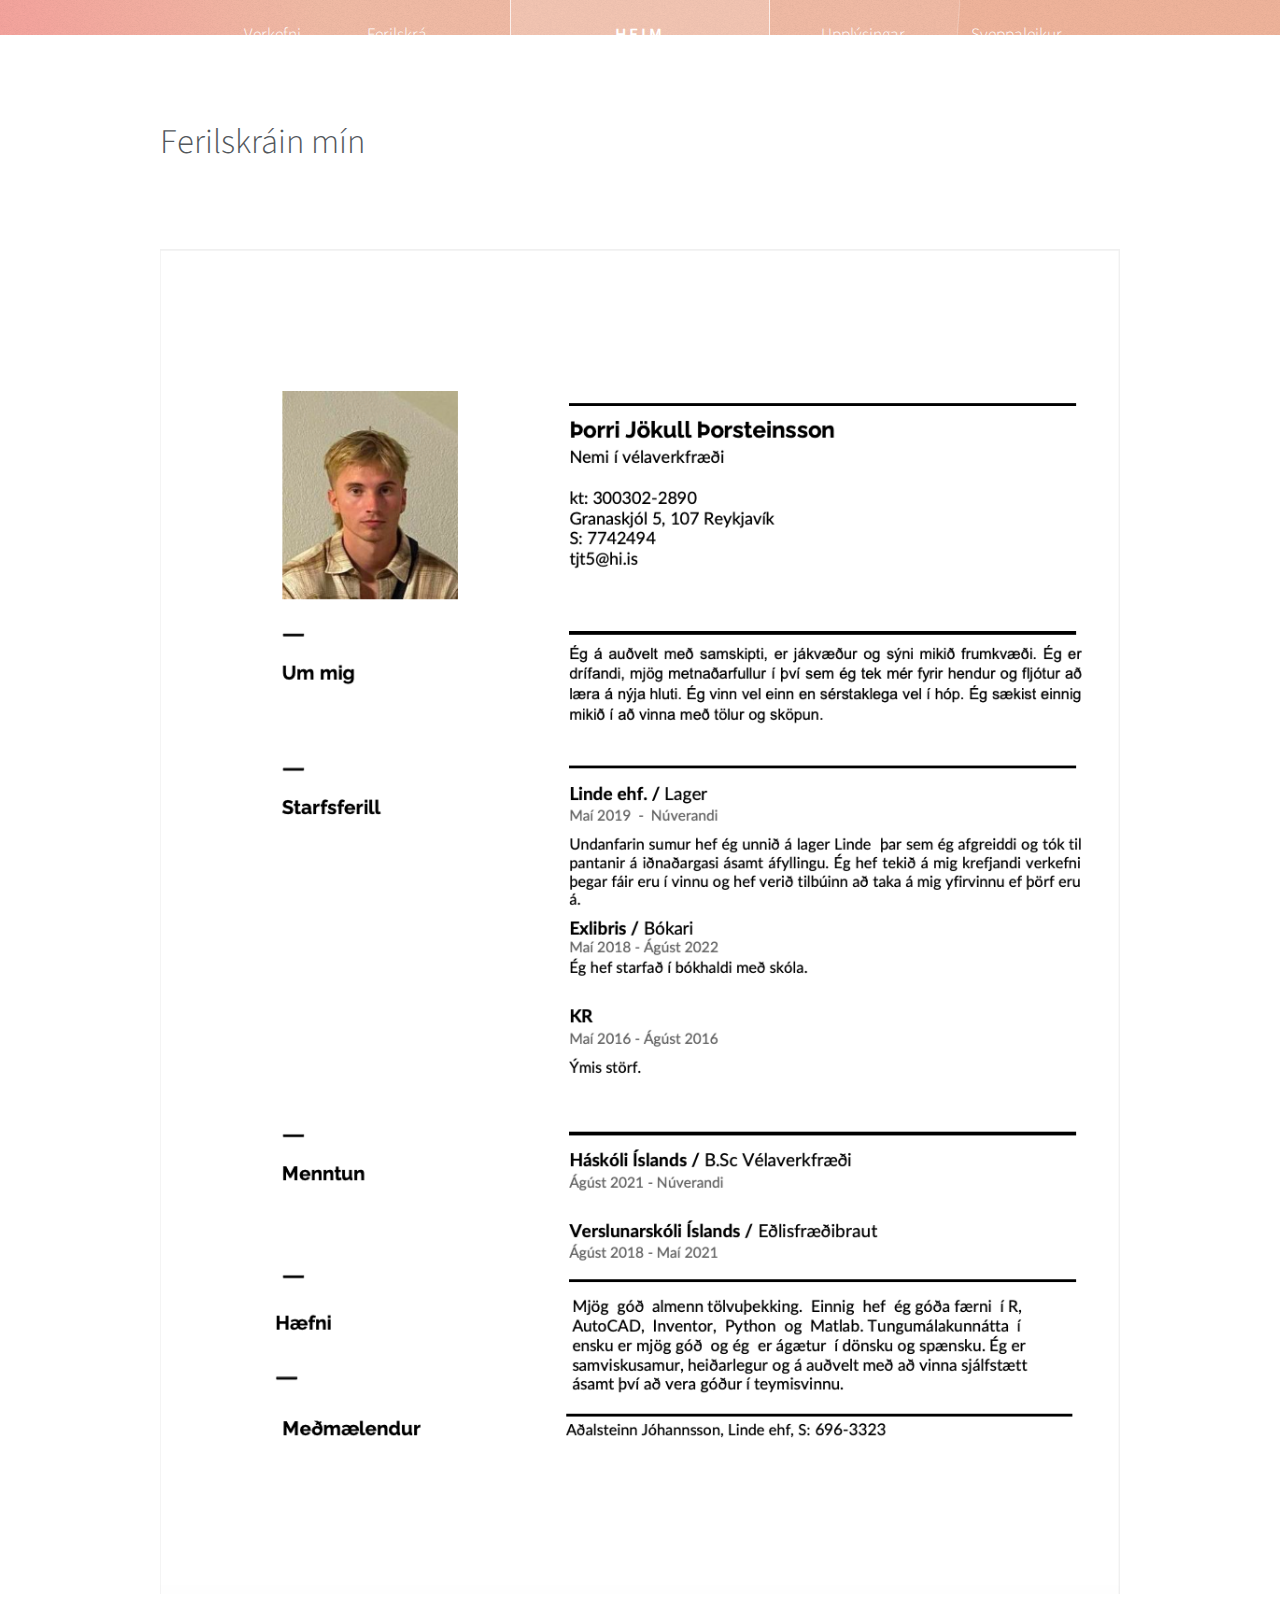
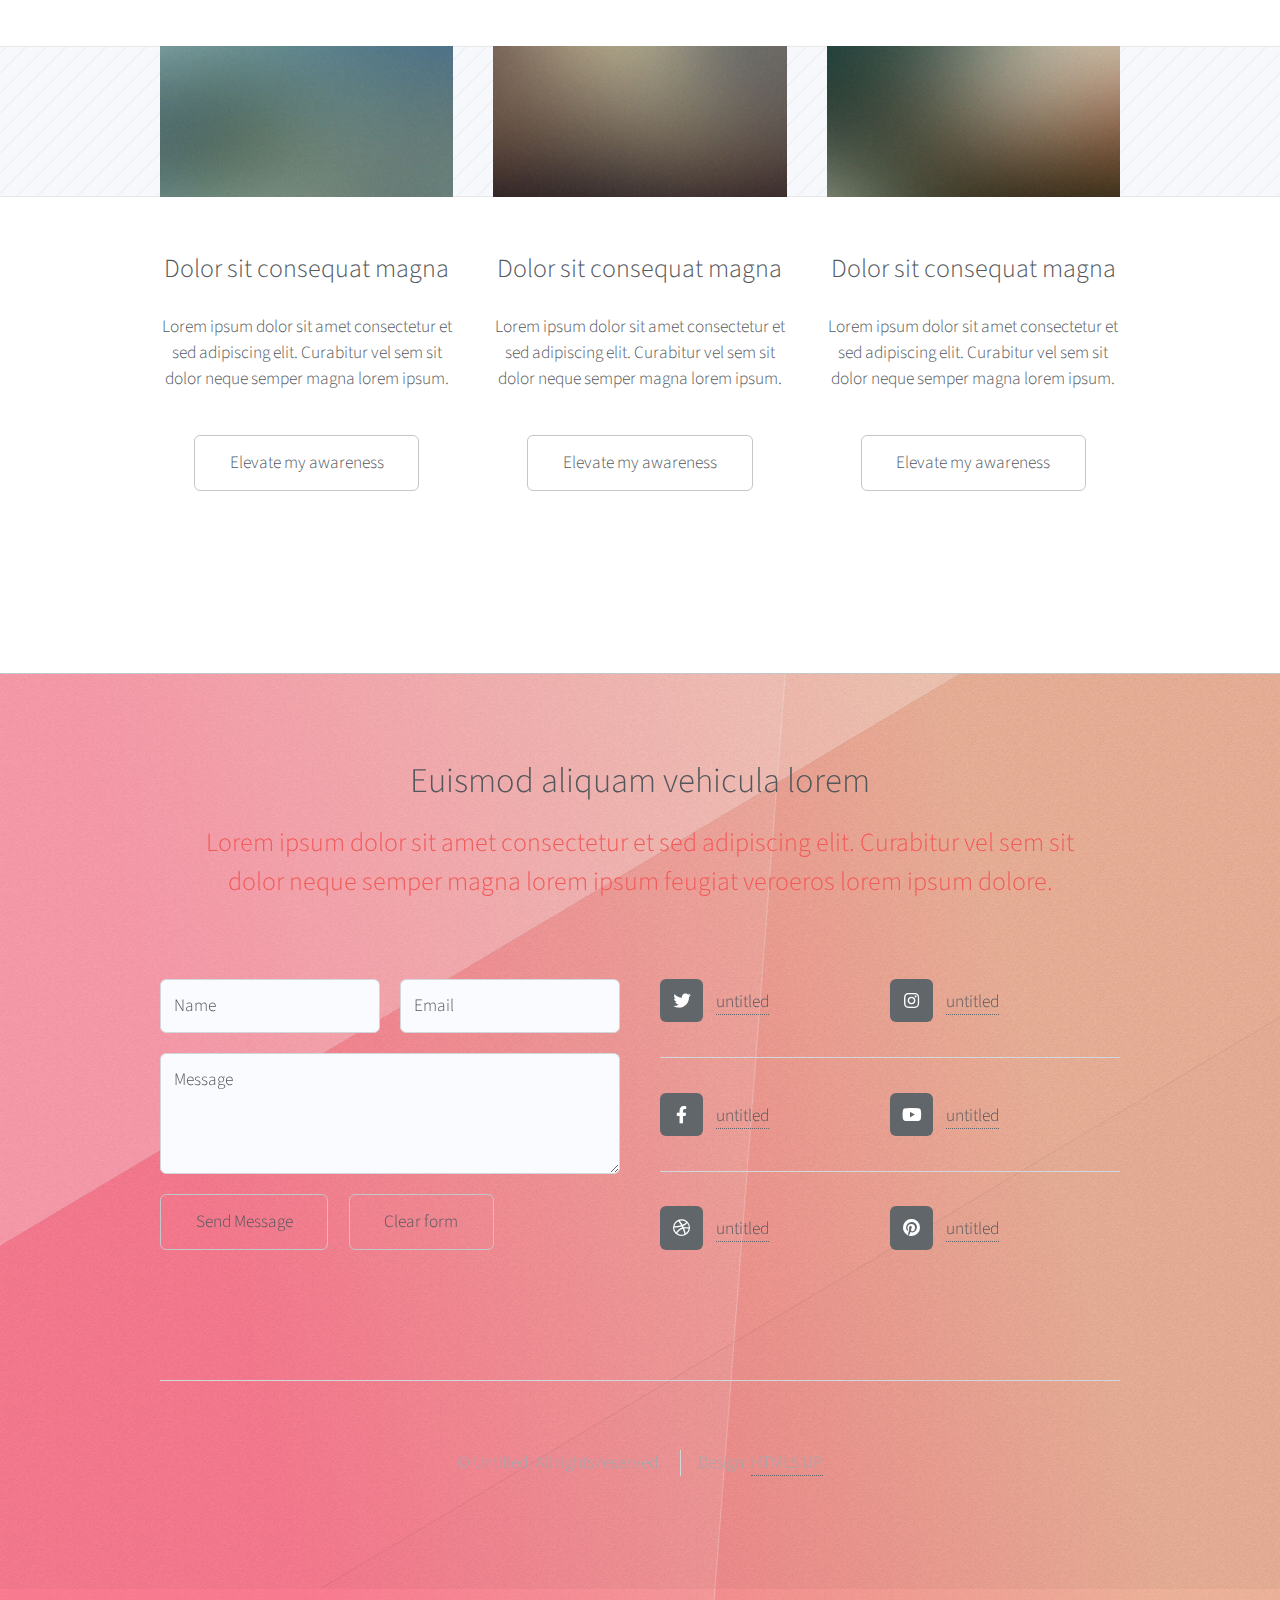
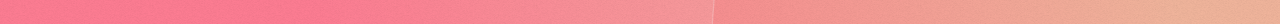
==== commit 0916822e: "myndir ofl" ====
--- a/Ferilskra.html
+++ b/Ferilskra.html
@@ -21,35 +21,39 @@
 						<!-- Logo -->
 							<h1 id="logo"><a href="index.html">Heim</a></h1>
 
-						<!-- Nav -->
-							<nav id="nav">
-								<ul>
-									<li>
-										<a href="#">Verkefni</a>
-										<ul>
-											<li><a href="Verkefni1.html">Verkefni 1</a></li>
-											<li><a href="Verkefni2.html">Verkefni 2</a></li>
-											<li><a href="Verkefni3.html">Verkefni 3</a></li>
-												<a href="#">Phasellus consequat</a>
-												<ul>
-													<li><a href="#">Lorem ipsum dolor</a></li>
-													<li><a href="#">Phasellus consequat</a></li>
-													<li><a href="#">Magna phasellus</a></li>
-													<li><a href="#">Etiam dolore nisl</a></li>
-												</ul>
-											</li>
-											<li><a href="#">Veroeros feugiat</a></li>
-										</ul>
-									</li>
-									<li><a href="Ferilskra.html">Ferilskrá</a></li>
-									<li class="break"><a href="Upplysingar.html">Upplýsingar</a></li>
-									<li><a href="Kukur.html">Sveppaleikur</a></li>
-								</ul>
-							</nav>
-
-					</div>
-				</div>
-
+										<!-- Nav -->
+										<nav id="nav">
+											<ul>
+												<li>
+													<a href="#">Verkefni</a>
+													<ul>
+														<li>
+															<a href="#">Tölvustudd framleiðsla</a>
+															<ul>
+																<li><a href="Verkefni1.html">Verkefni 1</a></li>
+																<li><a href="Verkefni2.html">Verkefni 2</a></li>
+																<li><a href="Verkefni3.html">Verkefni 3</a></li>
+															</ul>
+														</li>
+														<li>
+															<a href="#">áfangi</a>
+															<ul>
+																<li><a href="#">Verkefni 1</a></li>
+																<li><a href="#">Verkefni 2</a></li>
+																<li><a href="#">Verkefni 3</a></li>
+																<li><a href="#">Verkefni 4</a></li>
+															</ul>
+														</li>
+													</ul>
+												</li>
+												<li><a href="Ferilskra.html">Ferilskrá</a></li>
+												<li class="break"><a href="Upplysingar.html">Upplýsingar</a></li>
+												<li><a href="Kukur.html">Sveppaleikur</a></li>
+											</ul>
+										</nav>
+			
+								</div>
+			
 			<!-- Main -->
 				<div class="wrapper">
 					<div class="container" id="main">
--- a/assets/css/main.css
+++ b/assets/css/main.css
@@ -229,6 +229,19 @@
 		header.major {
 			text-align: center;
 		}
+	
+	.article-border {
+		border: 2px solid #000; /* 2px solid black border */
+        padding: 10px; /* Optional: Add padding for spacing */
+        display: inline-block; /* Optional: Make the container inline-block to fit content */
+		border-radius: 10px;
+		margin-bottom: 2em;
+	}
+
+	.article-border p {
+		margin-bottom: 0;
+		padding: 0;
+	}
 
 /* Container */
 
@@ -2974,6 +2987,14 @@
 				text-align: left;
 			}
 
+			header {
+				margin-bottom: 1em;
+			}
+
+				header > p {
+					font-size: 1em;
+				}
+
 		/* Image */
 
 			.image {
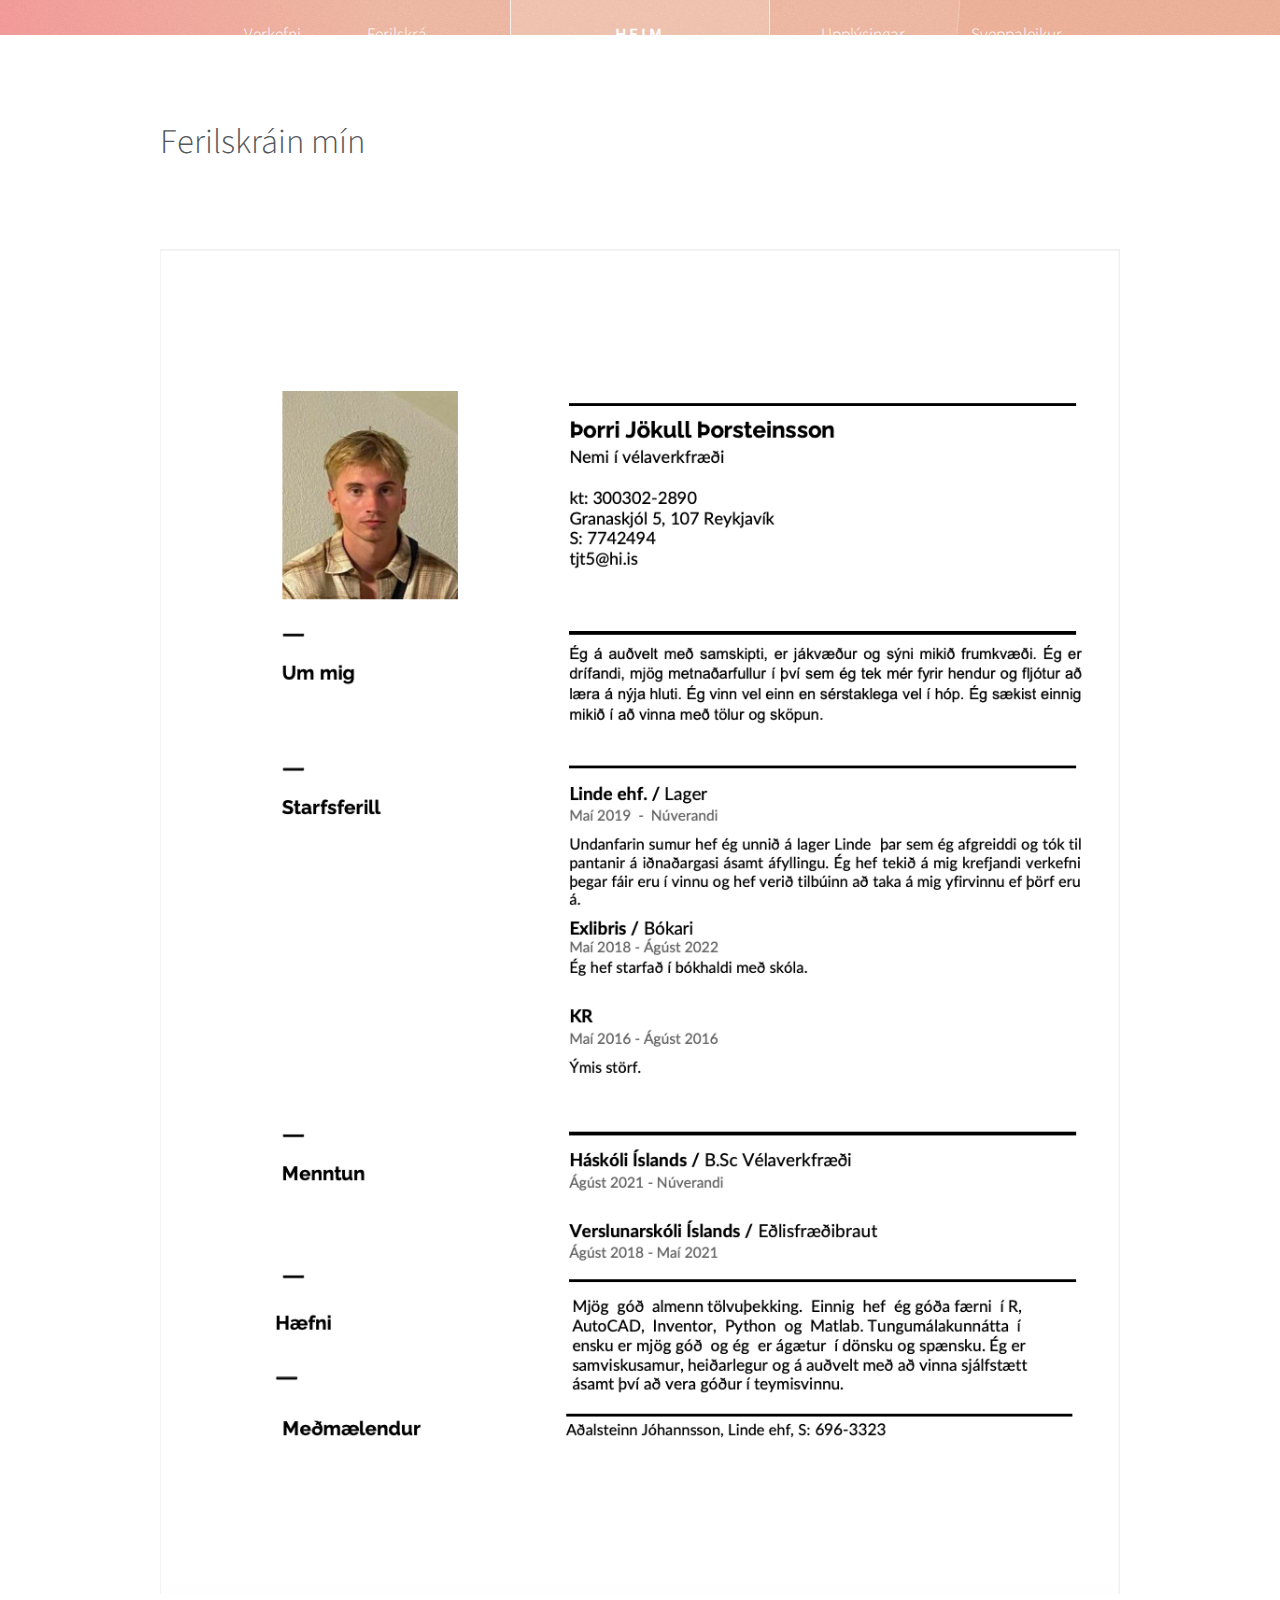
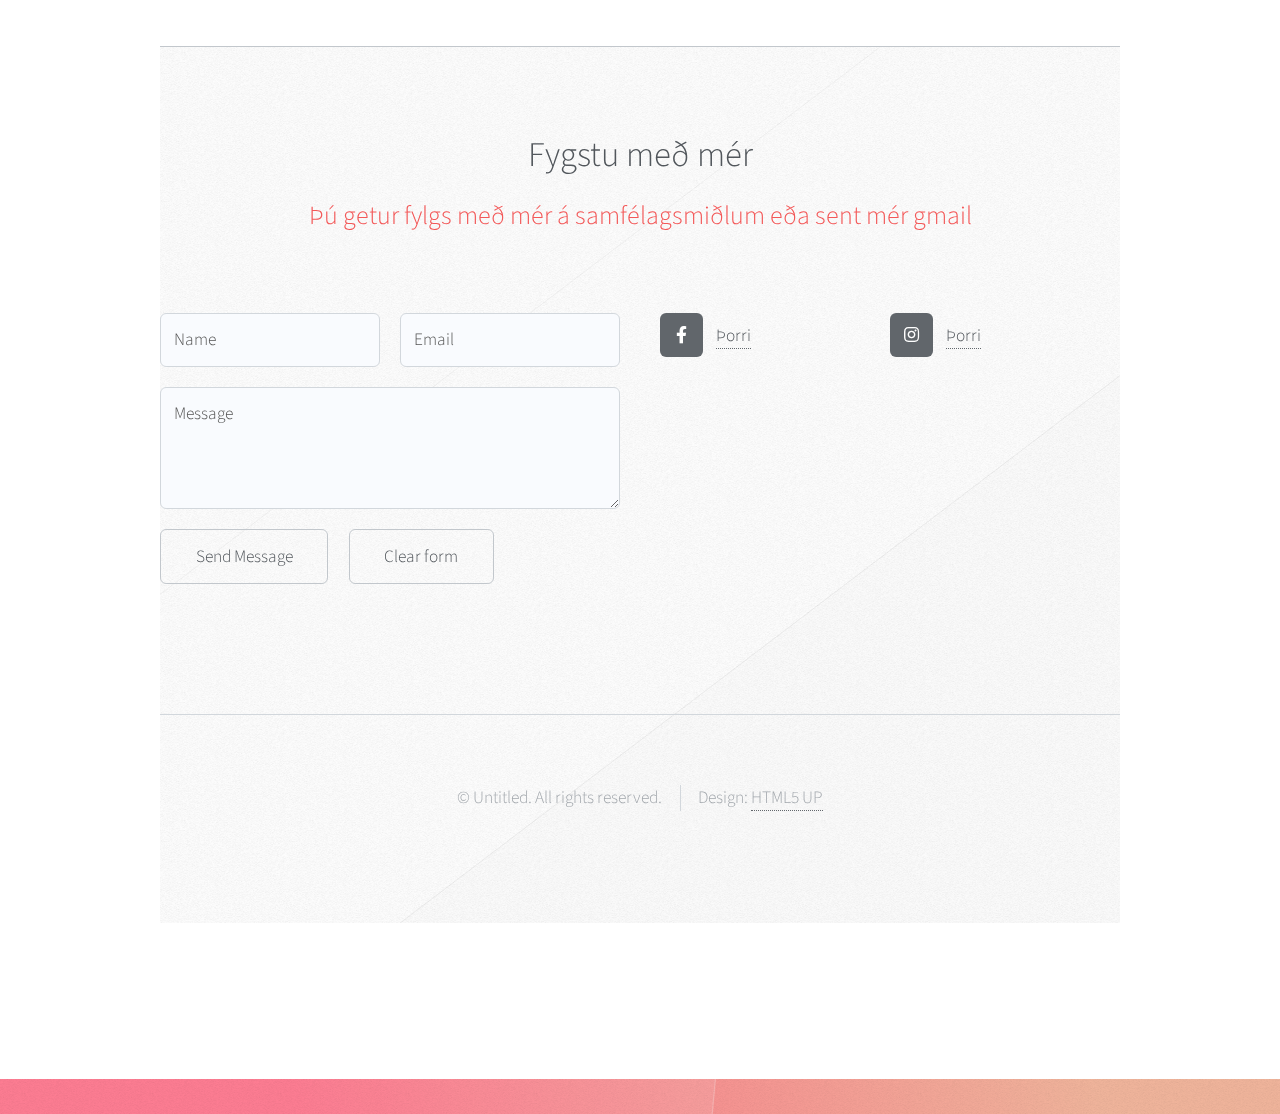
==== commit de63313d: "nice" ====
--- a/Ferilskra.html
+++ b/Ferilskra.html
@@ -36,12 +36,9 @@
 															</ul>
 														</li>
 														<li>
-															<a href="#">áfangi</a>
+															<a href="#">Tölvustýður Vélbúnaður</a>
 															<ul>
-																<li><a href="#">Verkefni 1</a></li>
-																<li><a href="#">Verkefni 2</a></li>
-																<li><a href="#">Verkefni 3</a></li>
-																<li><a href="#">Verkefni 4</a></li>
+																<li><a href="Verkefni2_tölvustýrður.html">Vínróbot</a></li>
 															</ul>
 														</li>
 													</ul>
@@ -68,58 +65,12 @@
 								<a href="#" class="image featured"><img src="images/cvþorri.jpg" alt="" /></a>
 								<p></p>
 							</article>
-
-						<div class="row features">
-							<section class="col-4 col-12-narrower feature">
-								<div class="image-wrapper first">
-									<a href="#" class="image featured"><img src="images/pic03.jpg" alt="" /></a>
-								</div>
-								<header>
-									<h3>Dolor sit consequat magna</h3>
-								</header>
-								<p>Lorem ipsum dolor sit amet consectetur et sed adipiscing elit. Curabitur
-								vel sem sit dolor neque semper magna lorem ipsum.</p>
-								<ul class="actions">
-									<li><a href="#" class="button">Elevate my awareness</a></li>
-								</ul>
-							</section>
-							<section class="col-4 col-12-narrower feature">
-								<div class="image-wrapper">
-									<a href="#" class="image featured"><img src="images/pic04.jpg" alt="" /></a>
-								</div>
-								<header>
-									<h3>Dolor sit consequat magna</h3>
-								</header>
-								<p>Lorem ipsum dolor sit amet consectetur et sed adipiscing elit. Curabitur
-								vel sem sit dolor neque semper magna lorem ipsum.</p>
-								<ul class="actions">
-									<li><a href="#" class="button">Elevate my awareness</a></li>
-								</ul>
-							</section>
-							<section class="col-4 col-12-narrower feature">
-								<div class="image-wrapper">
-									<a href="#" class="image featured"><img src="images/pic05.jpg" alt="" /></a>
-								</div>
-								<header>
-									<h3>Dolor sit consequat magna</h3>
-								</header>
-								<p>Lorem ipsum dolor sit amet consectetur et sed adipiscing elit. Curabitur
-								vel sem sit dolor neque semper magna lorem ipsum.</p>
-								<ul class="actions">
-									<li><a href="#" class="button">Elevate my awareness</a></li>
-								</ul>
-							</section>
-						</div>
-					</div>
-				</div>
-
-			<!-- Footer -->
+										<!-- Footer -->
 				<div id="footer-wrapper">
 					<div id="footer" class="container">
 						<header class="major">
-							<h2>Euismod aliquam vehicula lorem</h2>
-							<p>Lorem ipsum dolor sit amet consectetur et sed adipiscing elit. Curabitur vel sem sit<br />
-							dolor neque semper magna lorem ipsum feugiat veroeros lorem ipsum dolore.</p>
+							<h2>Fygstu með mér</h2>
+							<p>Þú getur fylgs með mér á samfélagsmiðlum eða sent mér gmail</p>
 						</header>
 						<div class="row">
 							<section class="col-6 col-12-narrower">
@@ -146,14 +97,10 @@
 							<section class="col-6 col-12-narrower">
 								<div class="row gtr-0">
 									<ul class="divided icons col-6 col-12-mobile">
-										<li class="icon brands fa-twitter"><a href="#"><span class="extra">twitter.com/</span>untitled</a></li>
-										<li class="icon brands fa-facebook-f"><a href="#"><span class="extra">facebook.com/</span>untitled</a></li>
-										<li class="icon brands fa-dribbble"><a href="#"><span class="extra">dribbble.com/</span>untitled</a></li>
+										<li class="icon brands fa-facebook-f"><a href="https://www.facebook.com/bangsilalli"><span class="extra">facebook.com/</span>Þorri</a></li>
 									</ul>
 									<ul class="divided icons col-6 col-12-mobile">
-										<li class="icon brands fa-instagram"><a href="#"><span class="extra">instagram.com/</span>untitled</a></li>
-										<li class="icon brands fa-youtube"><a href="#"><span class="extra">youtube.com/</span>untitled</a></li>
-										<li class="icon brands fa-pinterest"><a href="#"><span class="extra">pinterest.com/</span>untitled</a></li>
+										<li class="icon brands fa-instagram"><a href="https://www.instagram.com/thorrri/"><span class="extra">instagram.com/</span>Þorri</a></li>
 									</ul>
 								</div>
 							</section>
@@ -177,4 +124,7 @@
 			<script src="assets/js/main.js"></script>
 
 	</body>
-</html>+</html>
+
+	
+					